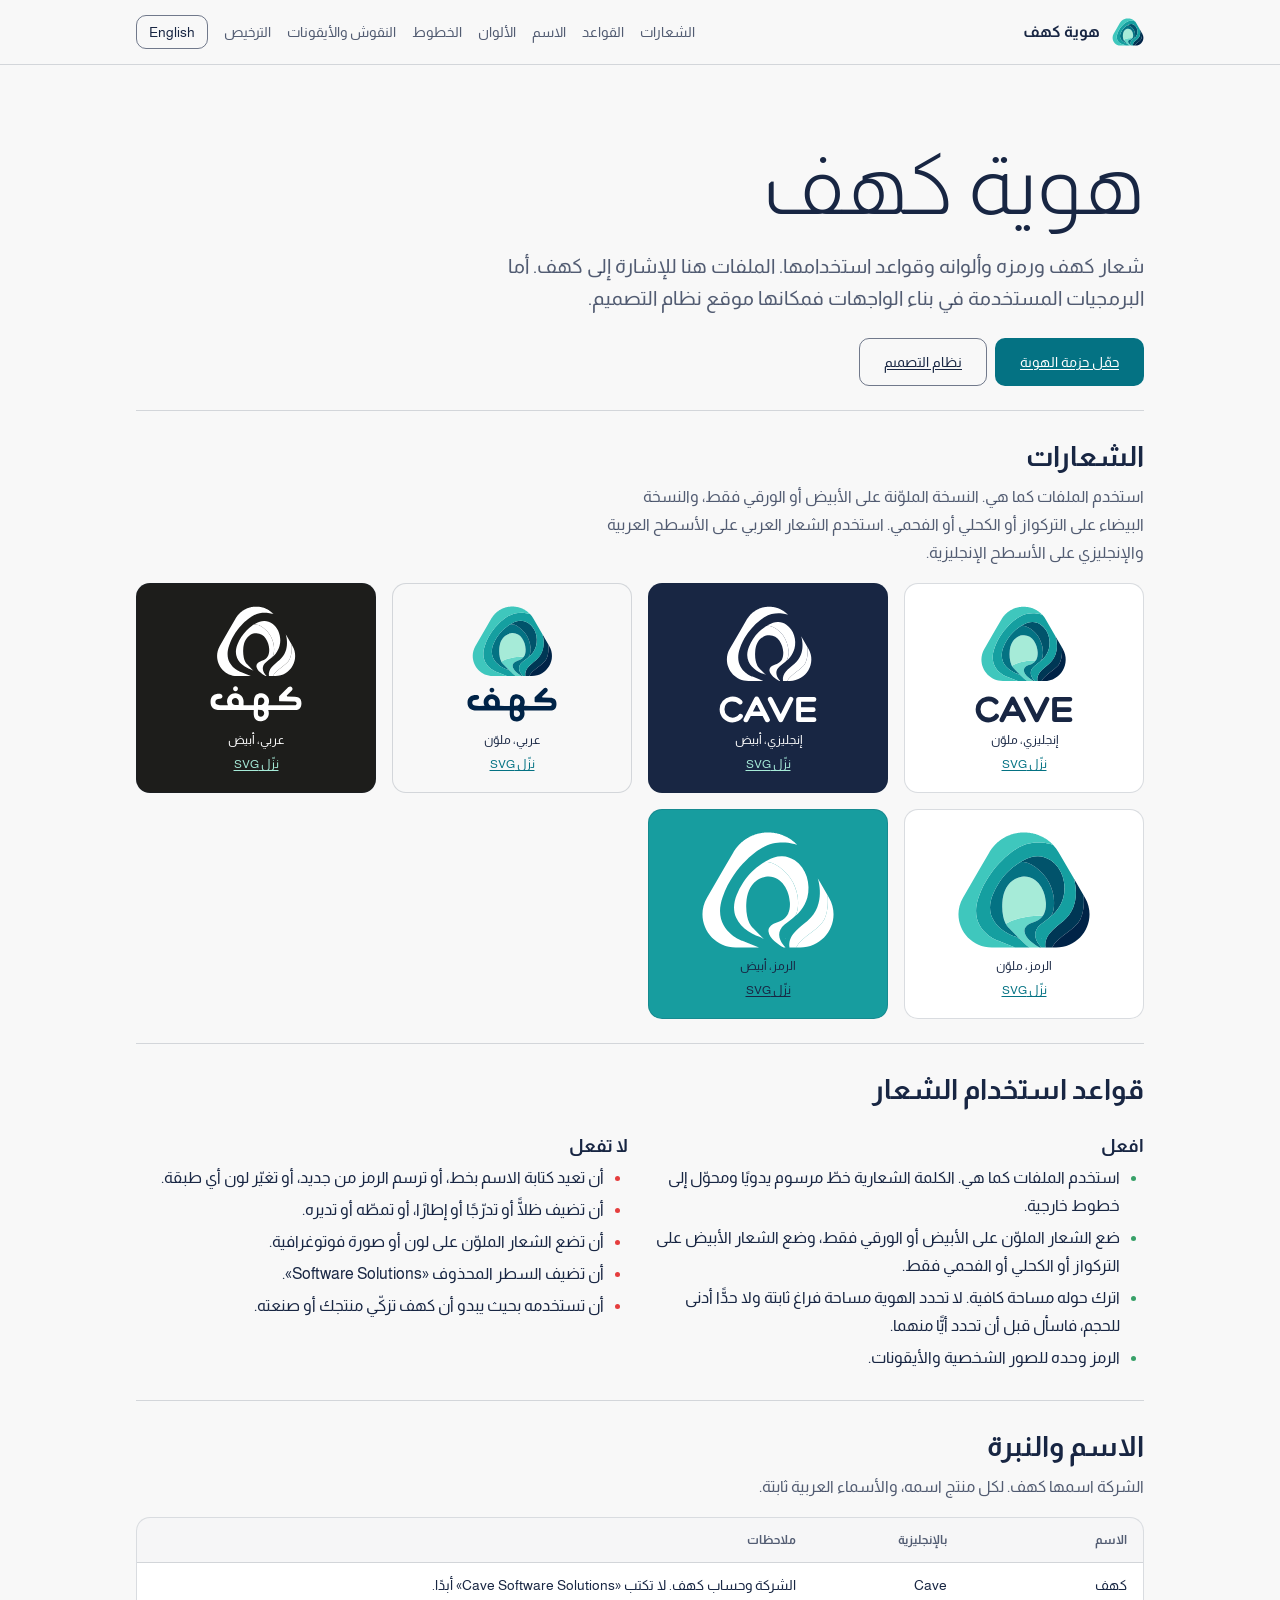
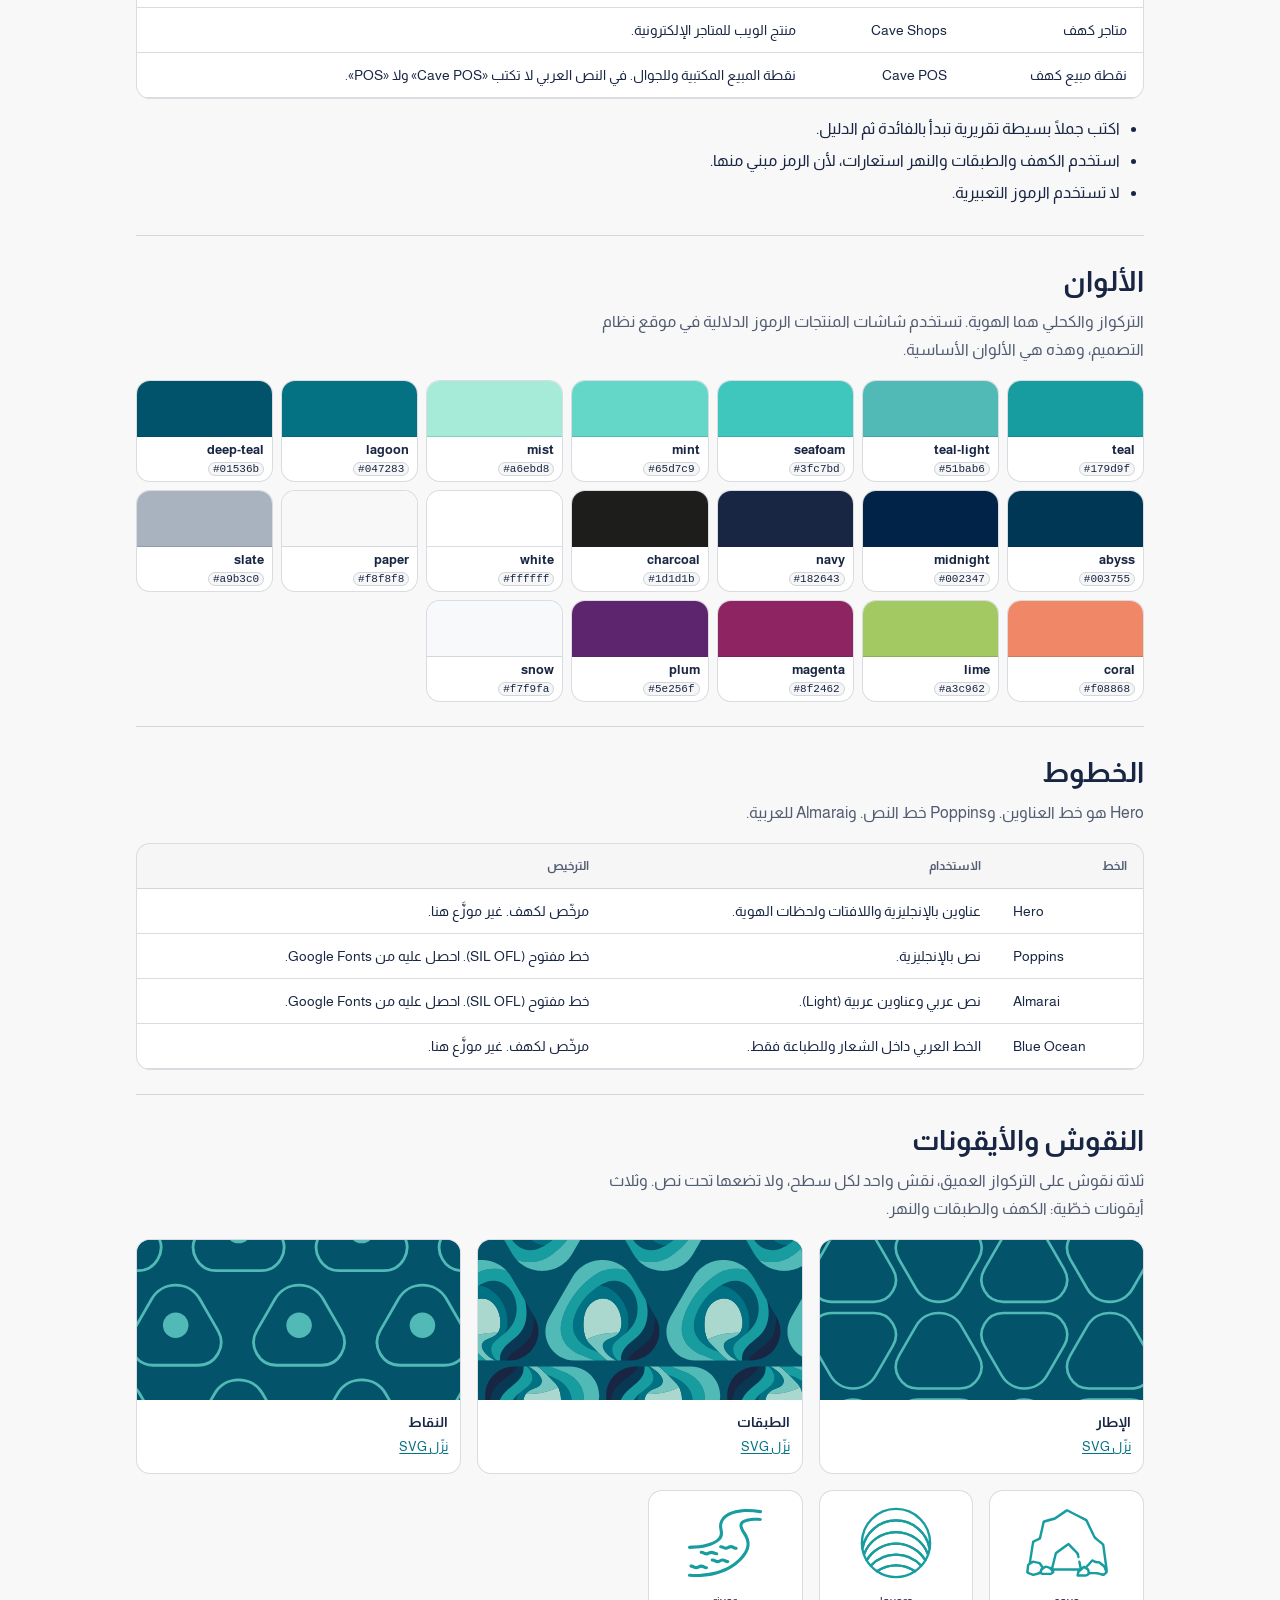
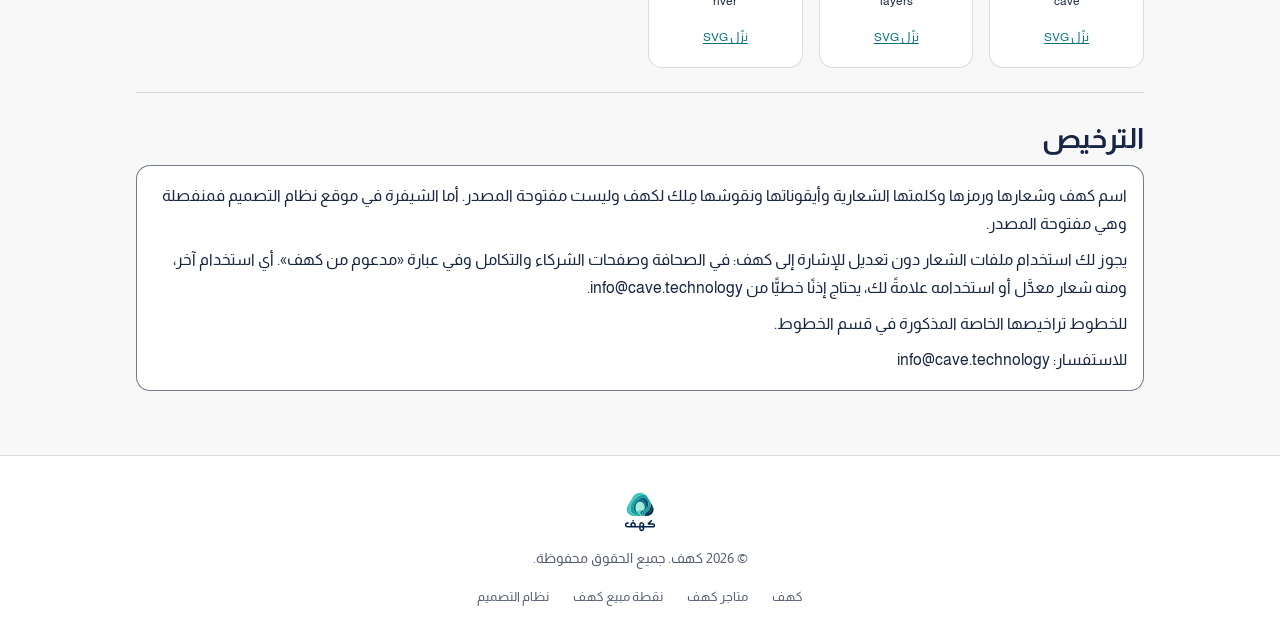
==== ar/index.html @ c979d56d "Add the Cave brand site Logos, symbol, icons, patterns and colours with usage rules, naming and lice" ====
<!doctype html>
<html lang="ar" dir="rtl" data-theme="light">
<head>
<meta charset="utf-8">
<meta name="viewport" content="width=device-width,initial-scale=1">
<title>هوية كهف | الشعارات والألوان والخطوط والقواعد</title>
<meta name="description" content="شعار كهف ورمزه وأيقوناته ونقوشه وألوانه، مع قواعد استخدامها، بالعربية والإنجليزية.">
<link rel="canonical" href="https://brand.cave.technology/ar/">
<link rel="alternate" hreflang="en" href="https://brand.cave.technology/">
<link rel="alternate" hreflang="ar" href="https://brand.cave.technology/ar/">
<link rel="alternate" hreflang="x-default" href="https://brand.cave.technology/">
<meta property="og:title" content="هوية كهف | الشعارات والألوان والخطوط والقواعد">
<meta property="og:description" content="شعار كهف ورمزه وأيقوناته ونقوشه وألوانه، مع قواعد استخدامها، بالعربية والإنجليزية.">
<meta name="theme-color" content="#182643">
<link rel="icon" type="image/svg+xml" href="/assets/logos/cave-symbol-color.svg">
<script>(function(){try{var t=window.matchMedia&&matchMedia('(prefers-color-scheme: dark)').matches?'dark':'light';document.documentElement.setAttribute('data-theme',t)}catch(e){}})()</script>
<link rel="stylesheet" href="/assets/css/fonts.css">
<link rel="stylesheet" href="/assets/css/tokens.css">
<link rel="stylesheet" href="/assets/css/components.css">
<link rel="stylesheet" href="/assets/css/brand.css">
</head>
<body>
<header class="top"><div class="wrap">
<a class="brand" href="/ar"><img class="logo-light" src="/assets/logos/cave-symbol-color.svg" alt=""><img class="logo-dark" src="/assets/logos/cave-symbol-white.svg" alt=""><span>هوية كهف</span></a>
<nav class="nav" aria-label="هوية كهف"><a href="#logos">الشعارات</a><a href="#rules">القواعد</a><a href="#name">الاسم</a><a href="#colour">الألوان</a><a href="#type">الخطوط</a><a href="#patterns">النقوش والأيقونات</a><a href="#licence">الترخيص</a><a class="lang" href="/" hreflang="en" lang="en">English</a></nav>
</div></header>
<main class="wrap">
<div class="hero"><h1>هوية كهف</h1><p>شعار كهف ورمزه وألوانه وقواعد استخدامها. الملفات هنا للإشارة إلى كهف. أما البرمجيات المستخدمة في بناء الواجهات فمكانها موقع نظام التصميم.</p>
<div class="actions"><a class="cv-btn cv-btn--primary cv-btn--lg" href="/kit/cave-brand-kit.zip" download>حمّل حزمة الهوية</a><a class="cv-btn cv-btn--secondary cv-btn--lg" href="https://design.cave.technology/ar/">نظام التصميم</a></div></div>
<section id="logos"><h2>الشعارات</h2><p class="lead">استخدم الملفات كما هي. النسخة الملوّنة على الأبيض أو الورقي فقط، والنسخة البيضاء على التركواز أو الكحلي أو الفحمي. استخدم الشعار العربي على الأسطح العربية والإنجليزي على الأسطح الإنجليزية.</p><ul class="grounds"><li class="ground g-white"><img src="/assets/logos/cave-logo-en-color-compact.svg" alt="إنجليزي، ملوّن" height="120"><small>إنجليزي، ملوّن</small><a href="/assets/logos/cave-logo-en-color-compact.svg" download>نزّل SVG</a></li><li class="ground g-navy"><img src="/assets/logos/cave-logo-en-white-compact.svg" alt="إنجليزي، أبيض" height="120"><small>إنجليزي، أبيض</small><a href="/assets/logos/cave-logo-en-white-compact.svg" download>نزّل SVG</a></li><li class="ground g-paper"><img src="/assets/logos/cave-logo-ar-color-compact.svg" alt="عربي، ملوّن" height="120"><small>عربي، ملوّن</small><a href="/assets/logos/cave-logo-ar-color-compact.svg" download>نزّل SVG</a></li><li class="ground g-charcoal"><img src="/assets/logos/cave-logo-ar-white-compact.svg" alt="عربي، أبيض" height="120"><small>عربي، أبيض</small><a href="/assets/logos/cave-logo-ar-white-compact.svg" download>نزّل SVG</a></li><li class="ground g-white"><img src="/assets/logos/cave-symbol-color.svg" alt="الرمز، ملوّن" height="120"><small>الرمز، ملوّن</small><a href="/assets/logos/cave-symbol-color.svg" download>نزّل SVG</a></li><li class="ground g-teal"><img src="/assets/logos/cave-symbol-white.svg" alt="الرمز، أبيض" height="120"><small>الرمز، أبيض</small><a href="/assets/logos/cave-symbol-white.svg" download>نزّل SVG</a></li></ul></section>
<section id="rules"><h2>قواعد استخدام الشعار</h2><div class="cols"><div><h3>افعل</h3><ul class="rules do"><li>استخدم الملفات كما هي. الكلمة الشعارية خطّ مرسوم يدويًا ومحوّل إلى خطوط خارجية.</li><li>ضع الشعار الملوّن على الأبيض أو الورقي فقط، وضع الشعار الأبيض على التركواز أو الكحلي أو الفحمي فقط.</li><li>اترك حوله مساحة كافية. لا تحدد الهوية مساحة فراغ ثابتة ولا حدًّا أدنى للحجم، فاسأل قبل أن تحدد أيًّا منهما.</li><li>الرمز وحده للصور الشخصية والأيقونات.</li></ul></div><div><h3>لا تفعل</h3><ul class="rules dont"><li>أن تعيد كتابة الاسم بخط، أو ترسم الرمز من جديد، أو تغيّر لون أي طبقة.</li><li>أن تضيف ظلًّا أو تدرّجًا أو إطارًا، أو تمطّه أو تديره.</li><li>أن تضع الشعار الملوّن على لون أو صورة فوتوغرافية.</li><li>أن تضيف السطر المحذوف «Software Solutions».</li><li>أن تستخدمه بحيث يبدو أن كهف تزكّي منتجك أو صنعته.</li></ul></div></div></section>
<section id="name"><h2>الاسم والنبرة</h2><p class="lead">الشركة اسمها كهف. لكل منتج اسمه، والأسماء العربية ثابتة.</p><div class="tcard"><table><thead><tr><th>الاسم</th><th>بالإنجليزية</th><th>ملاحظات</th></tr></thead><tbody><tr><td>كهف</td><td>Cave</td><td>الشركة وحساب كهف. لا تكتب «Cave Software Solutions» أبدًا.</td></tr><tr><td>متاجر كهف</td><td>Cave Shops</td><td>منتج الويب للمتاجر الإلكترونية.</td></tr><tr><td>نقطة مبيع كهف</td><td>Cave POS</td><td>نقطة المبيع المكتبية وللجوال. في النص العربي لا تكتب «Cave POS» ولا «POS».</td></tr></tbody></table></div><ul class="rules" style="margin-top:var(--space-3)"><li>اكتب جملًا بسيطة تقريرية تبدأ بالفائدة ثم الدليل.</li><li>استخدم الكهف والطبقات والنهر استعارات، لأن الرمز مبني منها.</li><li>لا تستخدم الرموز التعبيرية.</li></ul></section>
<section id="colour"><h2>الألوان</h2><p class="lead">التركواز والكحلي هما الهوية. تستخدم شاشات المنتجات الرموز الدلالية في موقع نظام التصميم، وهذه هي الألوان الأساسية.</p><ul class="swatches"><li class="sw"><i style="background:#179d9f"></i><span><b>teal</b><code>#179d9f</code></span></li><li class="sw"><i style="background:#51bab6"></i><span><b>teal-light</b><code>#51bab6</code></span></li><li class="sw"><i style="background:#3fc7bd"></i><span><b>seafoam</b><code>#3fc7bd</code></span></li><li class="sw"><i style="background:#65d7c9"></i><span><b>mint</b><code>#65d7c9</code></span></li><li class="sw"><i style="background:#a6ebd8"></i><span><b>mist</b><code>#a6ebd8</code></span></li><li class="sw"><i style="background:#047283"></i><span><b>lagoon</b><code>#047283</code></span></li><li class="sw"><i style="background:#01536b"></i><span><b>deep-teal</b><code>#01536b</code></span></li><li class="sw"><i style="background:#003755"></i><span><b>abyss</b><code>#003755</code></span></li><li class="sw"><i style="background:#002347"></i><span><b>midnight</b><code>#002347</code></span></li><li class="sw"><i style="background:#182643"></i><span><b>navy</b><code>#182643</code></span></li><li class="sw"><i style="background:#1d1d1b"></i><span><b>charcoal</b><code>#1d1d1b</code></span></li><li class="sw"><i style="background:#ffffff"></i><span><b>white</b><code>#ffffff</code></span></li><li class="sw"><i style="background:#f8f8f8"></i><span><b>paper</b><code>#f8f8f8</code></span></li><li class="sw"><i style="background:#a9b3c0"></i><span><b>slate</b><code>#a9b3c0</code></span></li><li class="sw"><i style="background:#f08868"></i><span><b>coral</b><code>#f08868</code></span></li><li class="sw"><i style="background:#a3c962"></i><span><b>lime</b><code>#a3c962</code></span></li><li class="sw"><i style="background:#8f2462"></i><span><b>magenta</b><code>#8f2462</code></span></li><li class="sw"><i style="background:#5e256f"></i><span><b>plum</b><code>#5e256f</code></span></li><li class="sw"><i style="background:#f7f9fa"></i><span><b>snow</b><code>#f7f9fa</code></span></li></ul></section>
<section id="type"><h2>الخطوط</h2><p class="lead">Hero هو خط العناوين. وPoppins خط النص. وAlmarai للعربية.</p><div class="tcard"><table><thead><tr><th>الخط</th><th>الاستخدام</th><th>الترخيص</th></tr></thead><tbody><tr><td class="ltr">Hero</td><td>عناوين بالإنجليزية واللافتات ولحظات الهوية.</td><td>مرخّص لكهف. غير موزَّع هنا.</td></tr><tr><td class="ltr">Poppins</td><td>نص بالإنجليزية.</td><td>خط مفتوح (SIL OFL). احصل عليه من Google Fonts.</td></tr><tr><td class="ltr">Almarai</td><td>نص عربي وعناوين عربية (Light).</td><td>خط مفتوح (SIL OFL). احصل عليه من Google Fonts.</td></tr><tr><td class="ltr">Blue Ocean</td><td>الخط العربي داخل الشعار وللطباعة فقط.</td><td>مرخّص لكهف. غير موزَّع هنا.</td></tr></tbody></table></div></section>
<section id="patterns"><h2>النقوش والأيقونات</h2><p class="lead">ثلاثة نقوش على التركواز العميق، نقش واحد لكل سطح، ولا تضعها تحت نص. وثلاث أيقونات خطّية: الكهف والطبقات والنهر.</p><ul class="pats"><li><span class="pat" style="background-image:url(/assets/patterns/cave-pattern-outline.svg)" role="img" aria-label="الإطار"></span><div class="cap"><b>الإطار</b><a href="/assets/patterns/cave-pattern-outline.svg" download>نزّل SVG</a></div></li><li><span class="pat" style="background-image:url(/assets/patterns/cave-pattern-layers.svg)" role="img" aria-label="الطبقات"></span><div class="cap"><b>الطبقات</b><a href="/assets/patterns/cave-pattern-layers.svg" download>نزّل SVG</a></div></li><li><span class="pat" style="background-image:url(/assets/patterns/cave-pattern-dots.svg)" role="img" aria-label="النقاط"></span><div class="cap"><b>النقاط</b><a href="/assets/patterns/cave-pattern-dots.svg" download>نزّل SVG</a></div></li></ul><ul class="icons" style="margin-top:var(--space-3)"><li><img src="/assets/icons/cave-icon-cave.svg" alt="" height="72"><small>cave</small><a href="/assets/icons/cave-icon-cave.svg" download style="font-size:12px">نزّل SVG</a></li><li><img src="/assets/icons/cave-icon-layers.svg" alt="" height="72"><small>layers</small><a href="/assets/icons/cave-icon-layers.svg" download style="font-size:12px">نزّل SVG</a></li><li><img src="/assets/icons/cave-icon-river.svg" alt="" height="72"><small>river</small><a href="/assets/icons/cave-icon-river.svg" download style="font-size:12px">نزّل SVG</a></li></ul></section>
<section id="licence"><h2>الترخيص</h2><div class="notice"><p>اسم كهف وشعارها ورمزها وكلمتها الشعارية وأيقوناتها ونقوشها مِلك لكهف وليست مفتوحة المصدر. أما الشيفرة في موقع نظام التصميم فمنفصلة وهي مفتوحة المصدر.</p><p>يجوز لك استخدام ملفات الشعار دون تعديل للإشارة إلى كهف: في الصحافة وصفحات الشركاء والتكامل وفي عبارة «مدعوم من كهف». أي استخدام آخر، ومنه شعار معدَّل أو استخدامه علامةً لك، يحتاج إذنًا خطيًّا من info@cave.technology.</p><p>للخطوط تراخيصها الخاصة المذكورة في قسم الخطوط.</p><p>للاستفسار: info@cave.technology</p></div></section>
</main>
<footer class="cv-footer"><div class="cv-footer__stack">
<img class="cv-footer__logo logo-light" src="/assets/logos/cave-logo-ar-color-compact.svg" alt="كهف" height="40">
<img class="cv-footer__logo logo-dark" src="/assets/logos/cave-logo-ar-white-compact.svg" alt="" height="40">
<p class="cv-footer__copy">© 2026 كهف. جميع الحقوق محفوظة.</p>
<ul class="cv-footer__links"><li><a href="https://www.cave.technology">كهف</a></li><li><a href="https://shops.cave.technology">متاجر كهف</a></li><li><a href="https://pos.cave.technology">نقطة مبيع كهف</a></li><li><a href="https://design.cave.technology">نظام التصميم</a></li></ul>
</div></footer>
</body>
</html>
---- assets/css/fonts.css ----
@font-face{font-family:"Poppins";src:url("/assets/fonts/Poppins-Regular.ttf") format("truetype");font-weight:400;font-display:swap}
@font-face{font-family:"Poppins";src:url("/assets/fonts/Poppins-Medium.ttf") format("truetype");font-weight:500;font-display:swap}
@font-face{font-family:"Poppins";src:url("/assets/fonts/Poppins-SemiBold.ttf") format("truetype");font-weight:600;font-display:swap}
@font-face{font-family:"Poppins";src:url("/assets/fonts/Poppins-Bold.ttf") format("truetype");font-weight:700;font-display:swap}
@font-face{font-family:"Almarai";src:url("/assets/fonts/Almarai-Light.ttf") format("truetype");font-weight:300;font-display:swap}
@font-face{font-family:"Almarai";src:url("/assets/fonts/Almarai-Regular.ttf") format("truetype");font-weight:400;font-display:swap}
@font-face{font-family:"Almarai";src:url("/assets/fonts/Almarai-Bold.ttf") format("truetype");font-weight:700;font-display:swap}
@font-face{font-family:"Hero";src:url("/assets/fonts/Hero.otf") format("opentype");font-weight:400;font-display:swap}
---- assets/css/tokens.css ----
/* Cave design tokens. Generated from tokens.json. Do not edit by hand. */
:root{--teal:#179d9f;--teal-light:#51bab6;--seafoam:#3fc7bd;--mint:#65d7c9;--mist:#a6ebd8;--lagoon:#047283;--deep-teal:#01536b;--abyss:#003755;--midnight:#002347;--navy:#182643;--charcoal:#1d1d1b;--white:#ffffff;--paper:#f8f8f8;--slate:#a9b3c0;--coral:#f08868;--lime:#a3c962;--magenta:#8f2462;--plum:#5e256f;--snow:#f7f9fa;--font-display:"Hero", "Poppins", system-ui, sans-serif;--font-sans:"Poppins", system-ui, sans-serif;--font-ar-display:"Almarai", "Poppins", system-ui, sans-serif;--font-ar-text:"Almarai", "Poppins", system-ui, sans-serif;--space-1:4px;--space-2:8px;--space-3:16px;--space-4:24px;--space-5:40px;--space-6:64px;--space-12:12px;--space-32:32px;--space-48:48px;--radius-sm:8px;--radius-control:10px;--radius-md:14px;--radius-lg:18px;--radius-xl:32px;--radius-pill:9999px;--duration-fast:150ms;--duration-base:200ms;--easing-standard:cubic-bezier(0.2,0,0,1);--z-sticky:100;--z-dropdown:1000;--z-modal:1100;--z-toast:1200;}
:root,[data-theme="light"]{color-scheme:light;--surface:var(--paper);--surface-raised:var(--white);--surface-inverse:var(--navy);--ink:var(--navy);--ink-muted:rgba(24,38,67,0.74);--ink-inverse:var(--white);--border:rgba(24,38,67,0.16);--border-strong:rgba(24,38,67,0.6);--accent:var(--teal);--on-accent:var(--navy);--accent-text:var(--lagoon);--focus-ring:var(--lagoon);--accent-strong:var(--lagoon);--on-accent-strong:var(--white);--accent-strong-hover:var(--deep-teal);--accent-soft:rgba(166,235,216,0.45);--accent-soft-border:rgba(4,114,131,0.3);--danger:#c53030;--on-danger:var(--white);--danger-hover:#9b2c2c;--surface-sunken:rgba(24,38,67,0.04);--surface-hover:rgba(24,38,67,0.06);--scrim:rgba(24,38,67,0.5);--disabled-bg:rgba(24,38,67,0.08);--disabled-fg:rgba(24,38,67,0.45);--success-bg:#f0fff4;--success-fg:#276749;--success-border:#c6f6d5;--success-solid:#38a169;--warning-bg:#fffaf0;--warning-fg:#9c4221;--warning-border:#feebc8;--warning-solid:#dd6b20;--error-bg:#fff5f5;--error-fg:#c53030;--error-border:#fed7d7;--error-solid:#e53e3e;--info-bg:#ebf8ff;--info-fg:#2c5282;--info-border:#bee3f8;--info-solid:#3182ce;--chart-1:#047283;--chart-2:#8f2462;--chart-3:#a85f49;--chart-4:#182643;--shadow-menu:0 4px 12px rgba(24,38,67,0.12);--shadow-overlay:0 12px 32px rgba(24,38,67,0.16);}
[data-theme="dark"]{color-scheme:dark;--surface:var(--navy);--surface-raised:rgba(255,255,255,0.06);--surface-inverse:var(--paper);--ink:var(--white);--ink-muted:rgba(255,255,255,0.74);--ink-inverse:var(--navy);--border:rgba(255,255,255,0.16);--border-strong:rgba(255,255,255,0.55);--accent:var(--teal);--on-accent:var(--navy);--accent-text:var(--seafoam);--focus-ring:var(--seafoam);--accent-strong:var(--teal);--on-accent-strong:var(--navy);--accent-strong-hover:var(--seafoam);--accent-soft:rgba(63,199,189,0.14);--accent-soft-border:rgba(63,199,189,0.3);--danger:#f56565;--on-danger:var(--navy);--danger-hover:#fc8181;--surface-sunken:rgba(255,255,255,0.04);--surface-hover:rgba(255,255,255,0.08);--scrim:rgba(0,0,0,0.6);--disabled-bg:rgba(255,255,255,0.1);--disabled-fg:rgba(255,255,255,0.45);--success-bg:rgba(72,187,120,0.14);--success-fg:#9ae6b4;--success-border:rgba(72,187,120,0.28);--success-solid:#48bb78;--warning-bg:rgba(237,137,54,0.14);--warning-fg:#fbd38d;--warning-border:rgba(237,137,54,0.28);--warning-solid:#ed8936;--error-bg:rgba(245,101,101,0.14);--error-fg:#feb2b2;--error-border:rgba(245,101,101,0.28);--error-solid:#f56565;--info-bg:rgba(66,153,225,0.14);--info-fg:#90cdf4;--info-border:rgba(66,153,225,0.28);--info-solid:#4299e1;--chart-1:#3fc7bd;--chart-2:#f08868;--chart-3:#a3c962;--chart-4:#a6ebd8;--shadow-menu:0 4px 12px rgba(0,0,0,0.5);--shadow-overlay:0 12px 32px rgba(0,0,0,0.6);}
[data-theme="black"]{color-scheme:dark;--surface:var(--charcoal);--surface-raised:rgba(255,255,255,0.06);--surface-inverse:var(--paper);--ink:var(--white);--ink-muted:rgba(255,255,255,0.74);--ink-inverse:var(--charcoal);--border:rgba(255,255,255,0.16);--border-strong:rgba(255,255,255,0.55);--accent:var(--teal);--on-accent:var(--charcoal);--accent-text:var(--seafoam);--focus-ring:var(--seafoam);--accent-strong:var(--teal);--on-accent-strong:var(--charcoal);--accent-strong-hover:var(--seafoam);--accent-soft:rgba(63,199,189,0.14);--accent-soft-border:rgba(63,199,189,0.3);--danger:#f56565;--on-danger:var(--charcoal);--danger-hover:#fc8181;--surface-sunken:rgba(255,255,255,0.04);--surface-hover:rgba(255,255,255,0.08);--scrim:rgba(0,0,0,0.7);--disabled-bg:rgba(255,255,255,0.1);--disabled-fg:rgba(255,255,255,0.45);--success-bg:rgba(72,187,120,0.14);--success-fg:#9ae6b4;--success-border:rgba(72,187,120,0.28);--success-solid:#48bb78;--warning-bg:rgba(237,137,54,0.14);--warning-fg:#fbd38d;--warning-border:rgba(237,137,54,0.28);--warning-solid:#ed8936;--error-bg:rgba(245,101,101,0.14);--error-fg:#feb2b2;--error-border:rgba(245,101,101,0.28);--error-solid:#f56565;--info-bg:rgba(66,153,225,0.14);--info-fg:#90cdf4;--info-border:rgba(66,153,225,0.28);--info-solid:#4299e1;--chart-1:#3fc7bd;--chart-2:#f08868;--chart-3:#a3c962;--chart-4:#a6ebd8;--shadow-menu:0 4px 12px rgba(0,0,0,0.6);--shadow-overlay:0 12px 32px rgba(0,0,0,0.7);}
---- assets/css/components.css ----
/* Cave product UI: CSS-only components. Every value is a token from tokens.json. Logical properties throughout, so the same markup works left-to-right and right-to-left. */
:root{--ui-font:var(--font-sans)}
[dir="rtl"]{--ui-font:var(--font-ar-text)}
.cv-ltr{direction:ltr;unicode-bidi:isolate;text-align:start}
.cv-icon{width:20px;height:20px;flex:none;fill:none;stroke:currentColor;stroke-width:1.75;stroke-linecap:round;stroke-linejoin:round}
:where(.cv-btn,.cv-icon-btn,.cv-tab,.cv-nav-item,.cv-link,.cv-powered__link,.cv-footer__links a):focus-visible{outline:2px solid var(--focus-ring);outline-offset:2px}

/* Button */
.cv-btn{--h:40px;box-sizing:border-box;display:inline-flex;align-items:center;justify-content:center;gap:var(--space-2);min-height:var(--h);padding:0 var(--space-3);border:1px solid transparent;border-radius:var(--radius-control);background:transparent;color:var(--ink);font:500 14px/20px var(--ui-font);white-space:nowrap;cursor:pointer;transition:background-color var(--duration-fast) var(--easing-standard),border-color var(--duration-fast) var(--easing-standard)}
.cv-btn--sm{--h:32px;padding:0 var(--space-12);font-size:13px}
.cv-btn--lg{--h:48px;padding:0 var(--space-4)}
.cv-btn--block{display:flex;width:100%}
.cv-btn--primary{background:var(--accent-strong);color:var(--on-accent-strong)}
.cv-btn--primary:hover,.cv-btn--primary:active{background:var(--accent-strong-hover)}
.cv-btn--secondary{border-color:var(--border-strong)}
.cv-btn--secondary:hover,.cv-btn--tertiary:hover{background:var(--surface-hover)}
.cv-btn--tertiary{color:var(--accent-text)}
.cv-btn--danger{background:var(--danger);color:var(--on-danger)}
.cv-btn--danger:hover,.cv-btn--danger:active{background:var(--danger-hover)}
.cv-btn:disabled,.cv-btn[aria-disabled="true"]{background:var(--disabled-bg);border-color:transparent;color:var(--disabled-fg);cursor:not-allowed}
.cv-btn[aria-busy="true"]{cursor:progress}
.cv-spinner{width:16px;height:16px;box-sizing:border-box;border:2px solid currentColor;border-inline-end-color:transparent;border-radius:50%;animation:cv-spin .8s linear infinite}
@keyframes cv-spin{to{transform:rotate(360deg)}}
.cv-icon-btn{display:inline-flex;align-items:center;justify-content:center;width:40px;height:40px;padding:0;border:0;border-radius:var(--radius-control);background:transparent;color:var(--ink);cursor:pointer}
.cv-icon-btn:hover{background:var(--surface-hover)}
.cv-link{color:var(--accent-text);text-decoration:underline;text-underline-offset:2px}

/* Field */
.cv-field{display:flex;flex-direction:column;gap:var(--space-1);min-width:0}
.cv-label{font:500 13px/20px var(--ui-font);color:var(--ink)}
.cv-input{box-sizing:border-box;width:100%;min-height:40px;padding:0 var(--space-12);border:1px solid var(--border-strong);border-radius:var(--radius-control);background:var(--surface-raised);color:var(--ink);font:400 14px/20px var(--ui-font);transition:border-color var(--duration-fast) var(--easing-standard)}
textarea.cv-input{padding:var(--space-12);min-height:88px;resize:vertical}
.cv-input::placeholder{color:var(--ink-muted)}
.cv-input:focus{outline:2px solid var(--focus-ring);outline-offset:-1px;border-color:var(--focus-ring)}
.cv-input[aria-invalid="true"]{border-color:var(--error-fg)}
.cv-input:disabled{background:var(--disabled-bg);border-color:transparent;color:var(--disabled-fg);cursor:not-allowed}
.cv-help{font:400 12px/16px var(--ui-font);color:var(--ink-muted)}
.cv-error{display:flex;align-items:center;gap:var(--space-1);font:500 12px/16px var(--ui-font);color:var(--error-fg)}
.cv-error .cv-icon{width:16px;height:16px}

/* Badge */
.cv-badge{--dot:var(--ink-muted);display:inline-flex;align-items:center;gap:6px;height:24px;padding:0 10px;box-sizing:border-box;border:1px solid var(--border);border-radius:var(--radius-pill);background:var(--surface-sunken);color:var(--ink-muted);font:500 12px/16px var(--ui-font);white-space:nowrap}
.cv-badge::before{content:"";width:6px;height:6px;border-radius:50%;background:var(--dot)}
.cv-badge--brand{background:var(--accent-soft);border-color:var(--accent-soft-border);color:var(--accent-text);--dot:var(--accent-text)}
.cv-badge--success{background:var(--success-bg);border-color:var(--success-border);color:var(--success-fg);--dot:var(--success-solid)}
.cv-badge--warning{background:var(--warning-bg);border-color:var(--warning-border);color:var(--warning-fg);--dot:var(--warning-solid)}
.cv-badge--error{background:var(--error-bg);border-color:var(--error-border);color:var(--error-fg);--dot:var(--error-solid)}
.cv-badge--info{background:var(--info-bg);border-color:var(--info-border);color:var(--info-fg);--dot:var(--info-solid)}

/* Card and stat */
.cv-card{box-sizing:border-box;padding:var(--space-4);border:1px solid var(--border);border-radius:var(--radius-md);background:var(--surface-raised);color:var(--ink)}
.cv-card__title{margin:0;font:600 18px/28px var(--ui-font)}
.cv-card__sub{margin:0;font:400 14px/20px var(--ui-font);color:var(--ink-muted)}
[dir="rtl"] .cv-card__title{font-weight:700;line-height:30px}
.cv-stat{display:flex;flex-direction:column;gap:var(--space-1)}
.cv-stat__label{font:500 13px/20px var(--ui-font);color:var(--ink-muted)}
.cv-stat__value{font:600 28px/36px var(--ui-font);font-variant-numeric:tabular-nums;color:var(--ink)}
.cv-stat__meta{display:flex;align-items:center;gap:var(--space-2);font:400 12px/16px var(--ui-font);color:var(--ink-muted)}

/* Page header and toolbar */
.cv-page-header{display:flex;align-items:flex-start;justify-content:space-between;gap:var(--space-3);flex-wrap:wrap}
.cv-page-title{margin:0;font:600 24px/32px var(--ui-font);color:var(--ink)}
[dir="rtl"] .cv-page-title{font-weight:700;line-height:36px}
.cv-page-sub{margin:var(--space-1) 0 0;font:400 14px/20px var(--ui-font);color:var(--ink-muted)}
.cv-toolbar{display:flex;align-items:center;gap:var(--space-3);flex-wrap:wrap}

/* Data table */
.cv-table-card{overflow:hidden;border:1px solid var(--border);border-radius:var(--radius-md);background:var(--surface-raised);color:var(--ink)}
.cv-table-scroll{overflow-x:auto}
.cv-table{width:100%;border-collapse:separate;border-spacing:0;font:400 14px/20px var(--ui-font);color:var(--ink)}
.cv-table th{padding:var(--space-12) var(--space-3);border-block-end:1px solid var(--border);background:var(--surface-sunken);color:var(--ink-muted);font:600 12px/16px var(--ui-font);text-align:start;white-space:nowrap}
.cv-table td{padding:var(--space-12) var(--space-3);border-block-end:1px solid var(--border);vertical-align:middle}
.cv-table tbody tr:last-child td{border-block-end:0}
.cv-table tbody tr:hover td{background:var(--surface-hover)}
.cv-table .cv-num{text-align:end;font-variant-numeric:tabular-nums}
.cv-pager{display:flex;align-items:center;justify-content:space-between;gap:var(--space-3);padding:var(--space-2) var(--space-3);border-block-start:1px solid var(--border);font:400 13px/20px var(--ui-font);color:var(--ink-muted)}

/* Empty state and skeleton */
.cv-empty{display:flex;flex-direction:column;align-items:center;gap:var(--space-2);padding:var(--space-5) var(--space-4);text-align:center}
.cv-empty__mark{display:flex;align-items:center;justify-content:center;width:56px;height:56px;border-radius:var(--radius-md);background:var(--accent-soft);color:var(--accent-text)}
.cv-empty__mark .cv-icon{width:28px;height:28px}
.cv-empty__title{margin:var(--space-2) 0 0;font:600 18px/28px var(--ui-font);color:var(--ink)}
.cv-empty__body{margin:0;max-width:44ch;font:400 14px/20px var(--ui-font);color:var(--ink-muted)}
.cv-empty .cv-btn{margin-block-start:var(--space-2)}
.cv-skeleton{display:block;height:12px;border-radius:var(--radius-sm);background:var(--surface-hover);animation:cv-pulse 1.4s ease-in-out infinite}
@keyframes cv-pulse{50%{opacity:.45}}
@media (prefers-reduced-motion:reduce){.cv-skeleton{animation:none}.cv-spinner{animation-duration:2.4s}}

/* Dialog and toast */
.cv-scrim{display:flex;align-items:center;justify-content:center;padding:var(--space-4);background:var(--scrim)}
.cv-dialog{box-sizing:border-box;width:100%;max-width:440px;padding:var(--space-4);border:1px solid var(--border);border-radius:var(--radius-lg);background:var(--surface);color:var(--ink);box-shadow:var(--shadow-overlay)}
.cv-dialog__title{margin:0;font:600 18px/28px var(--ui-font)}
[dir="rtl"] .cv-dialog__title{font-weight:700;line-height:30px}
.cv-dialog__body{margin:var(--space-2) 0 0;font:400 14px/20px var(--ui-font);color:var(--ink-muted)}
.cv-dialog__actions{display:flex;justify-content:flex-end;gap:var(--space-2);margin-block-start:var(--space-4)}
.cv-toast{max-width:min(420px,100%);display:flex;align-items:center;gap:var(--space-12);box-sizing:border-box;max-width:420px;padding:var(--space-12) var(--space-3);border:1px solid var(--border-strong);border-radius:var(--radius-control);background:var(--surface);color:var(--ink);box-shadow:var(--shadow-menu);font:400 14px/20px var(--ui-font)}
.cv-toast__icon{--c:var(--info-fg);color:var(--c)}
.cv-toast--success .cv-toast__icon{--c:var(--success-fg)}
.cv-toast--warning .cv-toast__icon{--c:var(--warning-fg)}
.cv-toast--error .cv-toast__icon{--c:var(--error-fg)}
.cv-toast__action{margin-inline-start:auto;font-weight:600;color:var(--accent-text);background:none;border:0;padding:0;cursor:pointer;font-family:inherit;font-size:inherit}

/* Banner */
.cv-banner{display:flex;align-items:flex-start;gap:var(--space-12);padding:var(--space-12) var(--space-3);border:1px solid var(--info-border);border-radius:var(--radius-control);background:var(--info-bg);color:var(--info-fg);font:400 14px/20px var(--ui-font)}
.cv-banner--success{background:var(--success-bg);border-color:var(--success-border);color:var(--success-fg)}
.cv-banner--warning{background:var(--warning-bg);border-color:var(--warning-border);color:var(--warning-fg)}
.cv-banner--error{background:var(--error-bg);border-color:var(--error-border);color:var(--error-fg)}
.cv-banner__text{flex:1;min-width:0}
.cv-banner__title{font-weight:600}
.cv-banner__action{margin-inline-start:auto;font-weight:600;color:inherit;text-decoration:underline;text-underline-offset:2px;white-space:nowrap}

/* Tabs */
.cv-tabs{display:flex;gap:var(--space-1);border-block-end:1px solid var(--border);overflow-x:auto}
.cv-tab{padding:var(--space-12) var(--space-3);margin-block-end:-1px;border:0;border-block-end:2px solid transparent;background:none;color:var(--ink-muted);font:500 14px/20px var(--ui-font);white-space:nowrap;cursor:pointer}
.cv-tab:hover{color:var(--ink)}
.cv-tab[aria-selected="true"]{border-block-end-color:var(--accent-strong);color:var(--ink);font-weight:600}

/* Navigation */
.cv-sidebar{box-sizing:border-box;display:flex;flex-direction:column;gap:var(--space-1);width:256px;max-width:100%;padding:var(--space-3);border-inline-end:1px solid var(--border);background:var(--surface-raised);color:var(--ink)}
.cv-nav-section{padding:var(--space-3) var(--space-12) var(--space-1);color:var(--ink-muted);font:600 12px/16px var(--ui-font)}
.cv-nav-item{display:flex;align-items:center;gap:var(--space-12);min-height:40px;padding:0 var(--space-12);border:0;border-radius:var(--radius-control);background:transparent;color:var(--ink);font:500 14px/20px var(--ui-font);text-align:start;text-decoration:none;cursor:pointer}
.cv-nav-item:hover{background:var(--surface-hover)}
.cv-nav-item[aria-current="page"]{background:var(--accent-soft);color:var(--accent-text);font-weight:600}
.cv-bottomnav{display:flex;border-block-start:1px solid var(--border);background:var(--surface-raised)}
.cv-bottomnav .cv-nav-item{flex:1;flex-direction:column;justify-content:center;gap:2px;min-height:56px;padding:var(--space-1) 0;border-radius:0;font-size:12px;line-height:16px}
.cv-bottomnav .cv-nav-item[aria-current="page"]{background:transparent}

/* Auth card: the Cave account screens (sign in, register, reset). The title is
   the account name, "Cave", in the display face; the products are named only in the context line. */
.cv-auth{box-sizing:border-box;width:100%;max-width:400px;margin-inline:auto;padding:var(--space-4);border:1px solid var(--border);border-radius:var(--radius-lg);background:var(--surface-raised);color:var(--ink)}
.cv-auth__brand{display:flex;align-items:center;justify-content:center;gap:var(--space-2)}
.cv-auth__logo{width:40px;height:40px;object-fit:contain}
.cv-auth__name{font:400 32px/40px var(--font-display)}
[dir="rtl"] .cv-auth__name{font-family:var(--font-ar-display);font-size:28px;line-height:48px}
.cv-auth__sub{margin:var(--space-1) 0 0;text-align:center;font:400 14px/20px var(--ui-font);color:var(--ink-muted)}
.cv-auth__context{margin:var(--space-1) 0 var(--space-4);text-align:center;font:400 12px/16px var(--ui-font);color:var(--ink-muted)}
.cv-auth__form{display:flex;flex-direction:column;gap:var(--space-3)}

/* Add-on card, quantity stepper and order bar */
.cv-addon{box-sizing:border-box;display:flex;flex-direction:column;gap:var(--space-12);min-width:0;padding:var(--space-3);background:var(--surface-raised);border:1px solid var(--border);border-radius:var(--radius-md);color:var(--ink)}
.cv-addon.is-selected{border-color:var(--accent-strong);outline:1px solid var(--accent-strong);outline-offset:-2px}
.cv-addon__head{display:flex;align-items:flex-start;justify-content:space-between;gap:var(--space-2)}
.cv-addon__title{margin:0;font:600 16px/24px var(--ui-font)}
.cv-addon__desc{margin:0;color:var(--ink-muted);font:400 13px/20px var(--ui-font)}
.cv-addon__list{display:flex;flex-direction:column;gap:var(--space-1);margin:0;padding:0;list-style:none;font:400 14px/20px var(--ui-font)}
.cv-addon__list li{display:flex;align-items:center;gap:var(--space-2)}
.cv-addon__list .cv-icon{width:18px;height:18px;color:var(--accent-text)}
.cv-addon__price{display:flex;align-items:baseline;flex-wrap:wrap;gap:var(--space-2)}
.cv-addon__now{font:700 22px/28px var(--ui-font)}
.cv-addon__was{color:var(--ink-muted);font:400 13px/20px var(--ui-font);text-decoration:line-through}
.cv-addon__unit{margin:0;color:var(--ink-muted);font:400 12px/16px var(--ui-font)}
.cv-addon__note{margin:0;color:var(--ink-muted);font:500 13px/20px var(--ui-font)}
.cv-addon__actions{display:flex;align-items:center;justify-content:space-between;gap:var(--space-2);margin-block-start:auto}
.cv-stepper{display:inline-flex;align-items:center;gap:var(--space-1)}
.cv-stepper output{min-width:28px;text-align:center;font:600 14px/20px var(--ui-font);font-variant-numeric:tabular-nums}
.cv-orderbar{box-sizing:border-box;display:flex;align-items:center;justify-content:space-between;gap:var(--space-3);padding:var(--space-12) var(--space-3);background:var(--surface-raised);border:1px solid var(--accent-strong);border-radius:var(--radius-md)}
.cv-orderbar__sum{margin:0;color:var(--ink-muted);font:400 13px/20px var(--ui-font)}
.cv-orderbar__total{margin:0;font:700 18px/24px var(--ui-font)}

/* Powered by Cave: the caption, the Cave mark and the name, one link to www.cave.technology. The same
   in every Cave app and page; in Arabic the caption and name are Arabic and the row mirrors by itself. */
.cv-powered{display:inline-flex;align-items:center;gap:6px;font:400 12px/20px var(--ui-font);color:var(--ink-muted)}
.cv-powered__link{display:inline-flex;align-items:center;gap:6px;color:var(--ink-muted);font-weight:600;text-decoration:none}
.cv-powered__link:hover{text-decoration:underline}
.cv-powered__mark{width:16px;height:16px;object-fit:contain}

/* Footer: a product's page footer. Its own logo, Powered by Cave, the copyright line, a row of links. */
.cv-footer{border-block-start:1px solid var(--border);background:var(--surface-raised);color:var(--ink-muted)}
.cv-footer__stack{display:flex;flex-direction:column;align-items:center;padding:36px var(--space-3) var(--space-32);text-align:center}
.cv-footer__logo{display:block;height:40px;width:auto;object-fit:contain}
.cv-footer .cv-powered{margin-block-start:10px}
.cv-footer__copy{margin:var(--space-3) 0 0;font:400 14px/20px var(--ui-font)}
.cv-footer__links{display:flex;flex-wrap:wrap;justify-content:center;gap:5px var(--space-4);margin:14px 0 0;padding:0;list-style:none}
.cv-footer__links a{display:inline-block;padding-block:3px;color:var(--ink-muted);font:500 13px/20px var(--ui-font);text-decoration:none}
.cv-footer__links a:hover{color:var(--accent-text);text-decoration:underline}
---- assets/css/brand.css ----
*,*::before,*::after{box-sizing:border-box}
html{-webkit-text-size-adjust:100%;scroll-behavior:smooth}
@media (prefers-reduced-motion:reduce){html{scroll-behavior:auto}}
body{margin:0;background:var(--surface);color:var(--ink);font:400 16px/28px var(--font-sans)}
html[lang="ar"] body{font-family:var(--font-ar-text)}
img{max-width:100%}
a{color:var(--accent-text);text-underline-offset:2px}
:where(a,button):focus-visible{outline:2px solid var(--focus-ring);outline-offset:2px}
code{padding:1px 6px;border:1px solid var(--border);border-radius:var(--radius-sm);background:var(--surface-sunken);font:.875em ui-monospace,Menlo,Consolas,monospace;direction:ltr;unicode-bidi:isolate}
.wrap{max-width:1040px;margin-inline:auto;padding-inline:var(--space-3)}
.top{position:sticky;inset-block-start:0;z-index:var(--z-sticky);border-block-end:1px solid var(--border);background:var(--surface)}
.top .wrap{display:flex;align-items:center;gap:var(--space-3);min-height:64px;flex-wrap:wrap}
.brand{display:inline-flex;align-items:center;gap:12px;color:var(--ink);text-decoration:none;font:600 16px/24px var(--font-sans)}
html[lang="ar"] .brand{font-family:var(--font-ar-text);font-weight:700}
.brand img{width:32px;height:32px}
.nav{display:flex;gap:var(--space-3);margin-inline-start:auto;flex-wrap:wrap;align-items:center}
.nav a{color:var(--ink-muted);text-decoration:none;font:500 14px/20px var(--font-sans)}
html[lang="ar"] .nav a{font-family:var(--font-ar-text)}
.nav a:hover{color:var(--accent-text);text-decoration:underline}
.nav a.lang{padding:6px 12px;border:1px solid var(--border-strong);border-radius:var(--radius-control);color:var(--ink)}
.logo-dark{display:none}
:root[data-theme="dark"] .logo-dark,:root[data-theme="black"] .logo-dark{display:block}
:root[data-theme="dark"] .logo-light,:root[data-theme="black"] .logo-light{display:none}
.hero{padding-block:var(--space-6) var(--space-4)}
.hero h1{margin:0;font:400 clamp(44px,8vw,72px)/1.1 var(--font-display)}
html[lang="ar"] .hero h1{font-family:var(--font-ar-display);font-weight:300;font-size:clamp(52px,9vw,84px);line-height:1.35}
.hero p{max-width:60ch;margin:var(--space-2) 0 0;color:var(--ink-muted);font-size:20px;line-height:32px}
.actions{display:flex;flex-wrap:wrap;gap:var(--space-2);margin-block-start:var(--space-4)}
section{padding-block:var(--space-4);border-block-start:1px solid var(--border)}
section h2{margin:0 0 var(--space-1);font:600 28px/36px var(--font-sans)}
html[lang="ar"] section h2{font-family:var(--font-ar-text);font-weight:700;line-height:44px}
section > p.lead{margin:0 0 var(--space-3);max-width:68ch;color:var(--ink-muted)}
h3{margin:var(--space-3) 0 var(--space-1);font:600 18px/28px var(--font-sans)}
html[lang="ar"] h3{font-family:var(--font-ar-text);font-weight:700}
.grounds{display:grid;grid-template-columns:repeat(auto-fill,minmax(210px,1fr));gap:var(--space-3);margin:0;padding:0;list-style:none}
.ground{display:flex;flex-direction:column;align-items:center;justify-content:center;gap:var(--space-2);min-height:210px;padding:var(--space-3);border:1px solid var(--border);border-radius:var(--radius-md)}
.ground img{max-height:120px;width:auto}
.ground small{font-size:12px;line-height:16px;text-align:center}
.ground a{font-size:12px;line-height:16px}
.g-white{background:#fff;color:#182643}.g-white a{color:#047283}
.g-paper{background:#f8f8f8;color:#182643}.g-paper a{color:#047283}
.g-teal{background:#179d9f;color:#182643}.g-teal a{color:#182643}
.g-navy{background:#182643;color:#fff}.g-navy a{color:#a6ebd8}
.g-charcoal{background:#1d1d1b;color:#fff}.g-charcoal a{color:#a6ebd8}
.pats{display:grid;grid-template-columns:repeat(auto-fill,minmax(250px,1fr));gap:var(--space-3);margin:0;padding:0;list-style:none}
.pats li{overflow:hidden;border:1px solid var(--border);border-radius:var(--radius-md);background:var(--surface-raised)}
.pats .pat{display:block;height:160px;background:#01536b center/cover no-repeat}
.pats div.cap{padding:var(--space-12)}
.pats b{display:block;font-size:14px;line-height:20px}
.pats a{font-size:13px}
.icons{display:grid;grid-template-columns:repeat(auto-fill,minmax(150px,1fr));gap:var(--space-3);margin:0;padding:0;list-style:none}
.icons li{display:flex;flex-direction:column;align-items:center;gap:var(--space-2);padding:var(--space-3);border:1px solid var(--border);border-radius:var(--radius-md);background:#fff;color:#182643}
.icons img{height:72px;width:auto}
.icons small{font-size:12px}
.swatches{display:grid;grid-template-columns:repeat(auto-fill,minmax(130px,1fr));gap:var(--space-2);margin:0;padding:0;list-style:none}
.sw{border:1px solid var(--border);border-radius:var(--radius-md);overflow:hidden;background:var(--surface-raised)}
.sw i{display:block;height:56px;border-block-end:1px solid var(--border)}
.sw span{display:block;padding:var(--space-1) var(--space-2);font-size:13px;line-height:18px}
.sw b{display:block;font-weight:600}
.sw code{font-size:11px;padding:0 4px}
.cols{display:grid;grid-template-columns:repeat(auto-fit,minmax(280px,1fr));gap:var(--space-4)}
ul.rules{margin:0;padding-inline-start:var(--space-4)}
ul.rules li{margin-block:var(--space-1)}
.do li::marker{color:var(--success-solid)}
.dont li::marker{color:var(--error-solid)}
table{width:100%;border-collapse:separate;border-spacing:0;font-size:14px;line-height:20px}
th{padding:var(--space-12) var(--space-3);border-block-end:1px solid var(--border);background:var(--surface-sunken);color:var(--ink-muted);font-size:12px;text-align:start}
td{padding:var(--space-12) var(--space-3);border-block-end:1px solid var(--border)}
.tcard{overflow-x:auto;border:1px solid var(--border);border-radius:var(--radius-md);background:var(--surface-raised)}
.notice{padding:var(--space-3);border:1px solid var(--border-strong);border-radius:var(--radius-md);background:var(--surface-raised)}
.notice p{margin:0 0 var(--space-2)}.notice p:last-child{margin:0}
footer{margin-block-start:var(--space-5)}
.ltr{direction:ltr;unicode-bidi:isolate}
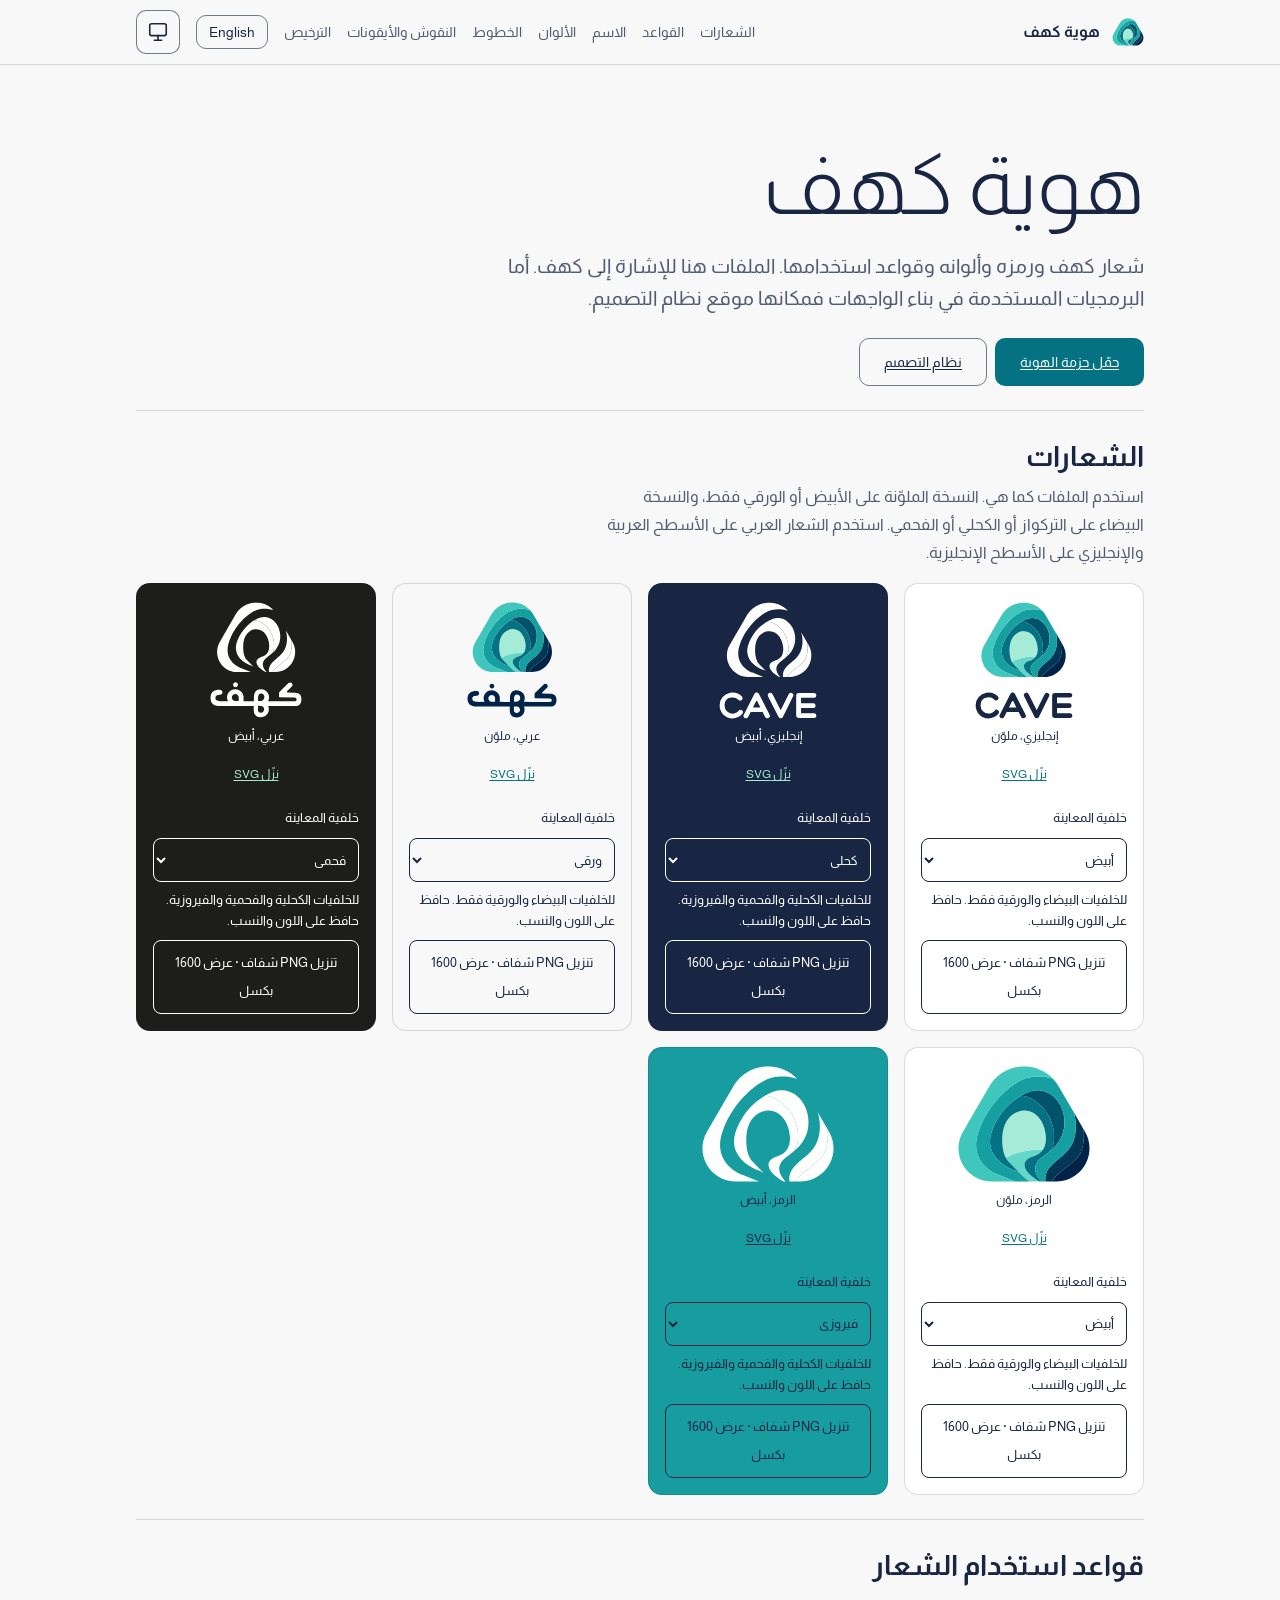
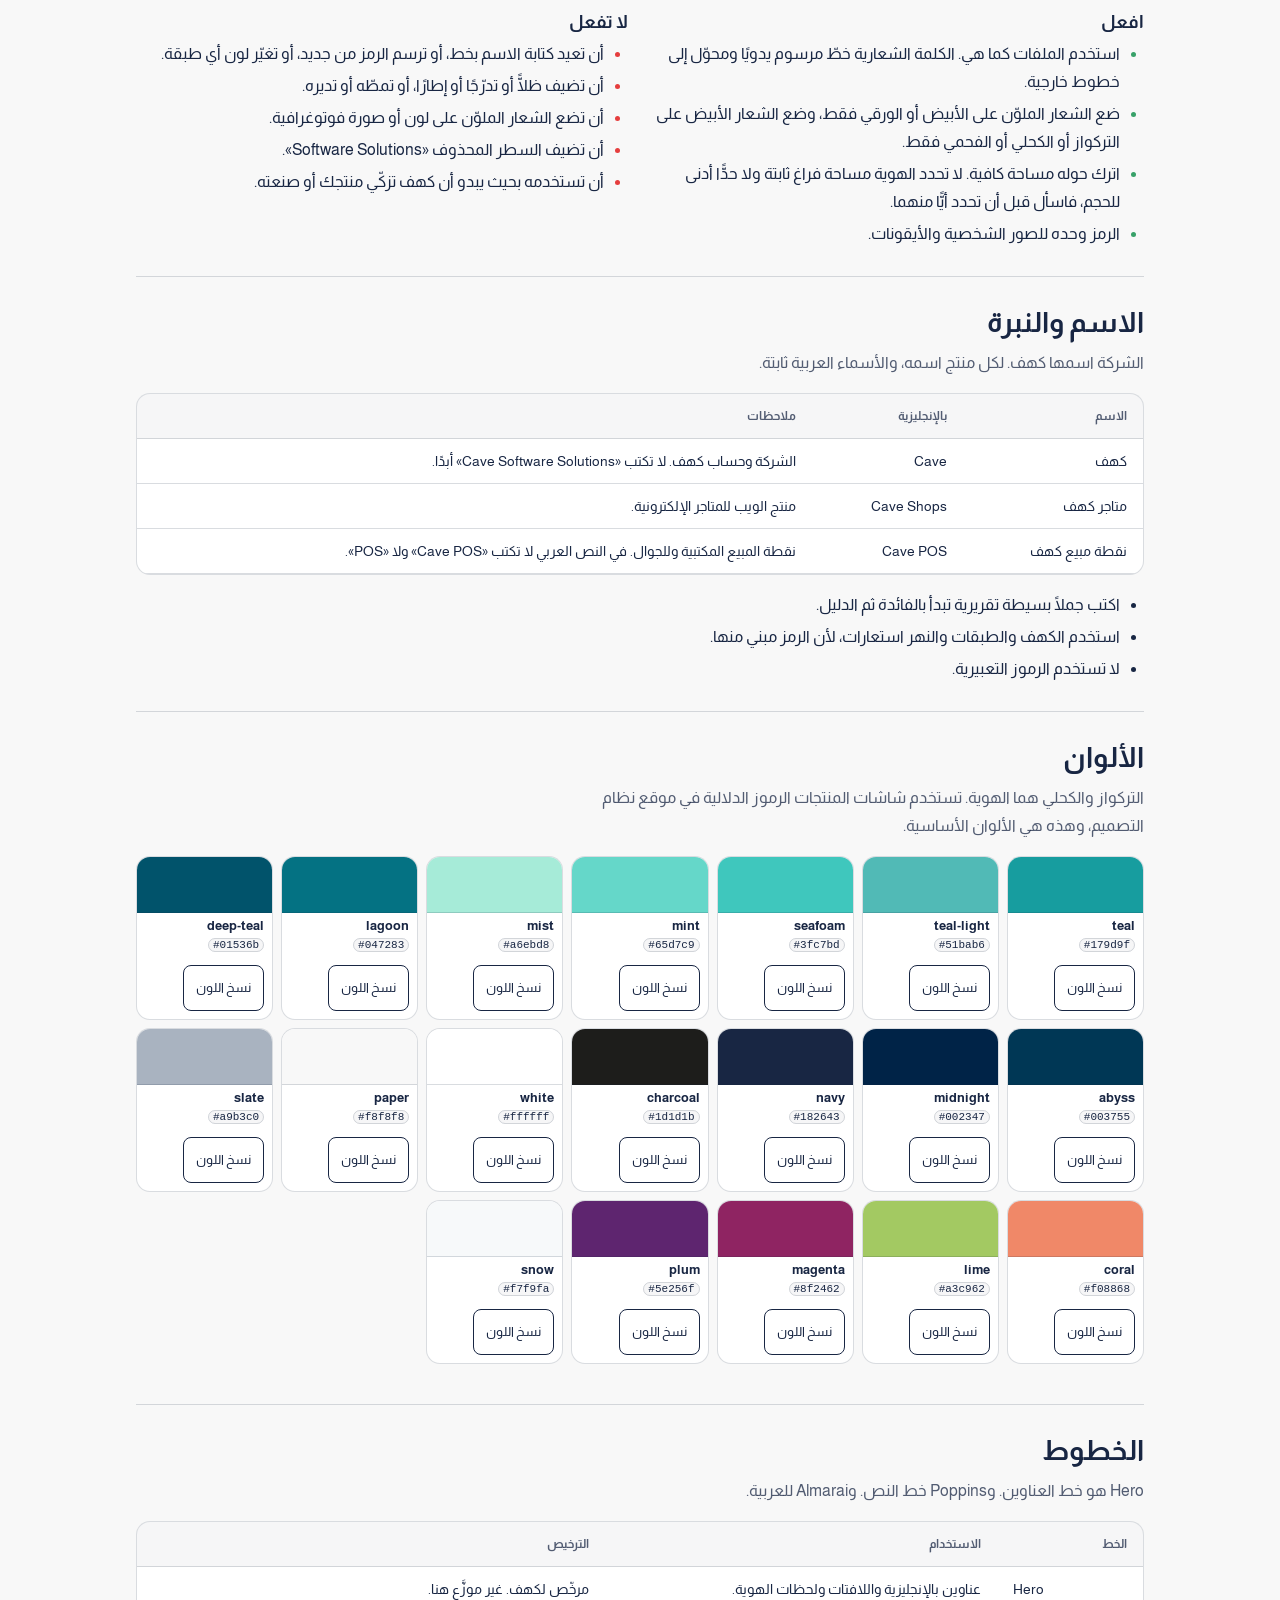
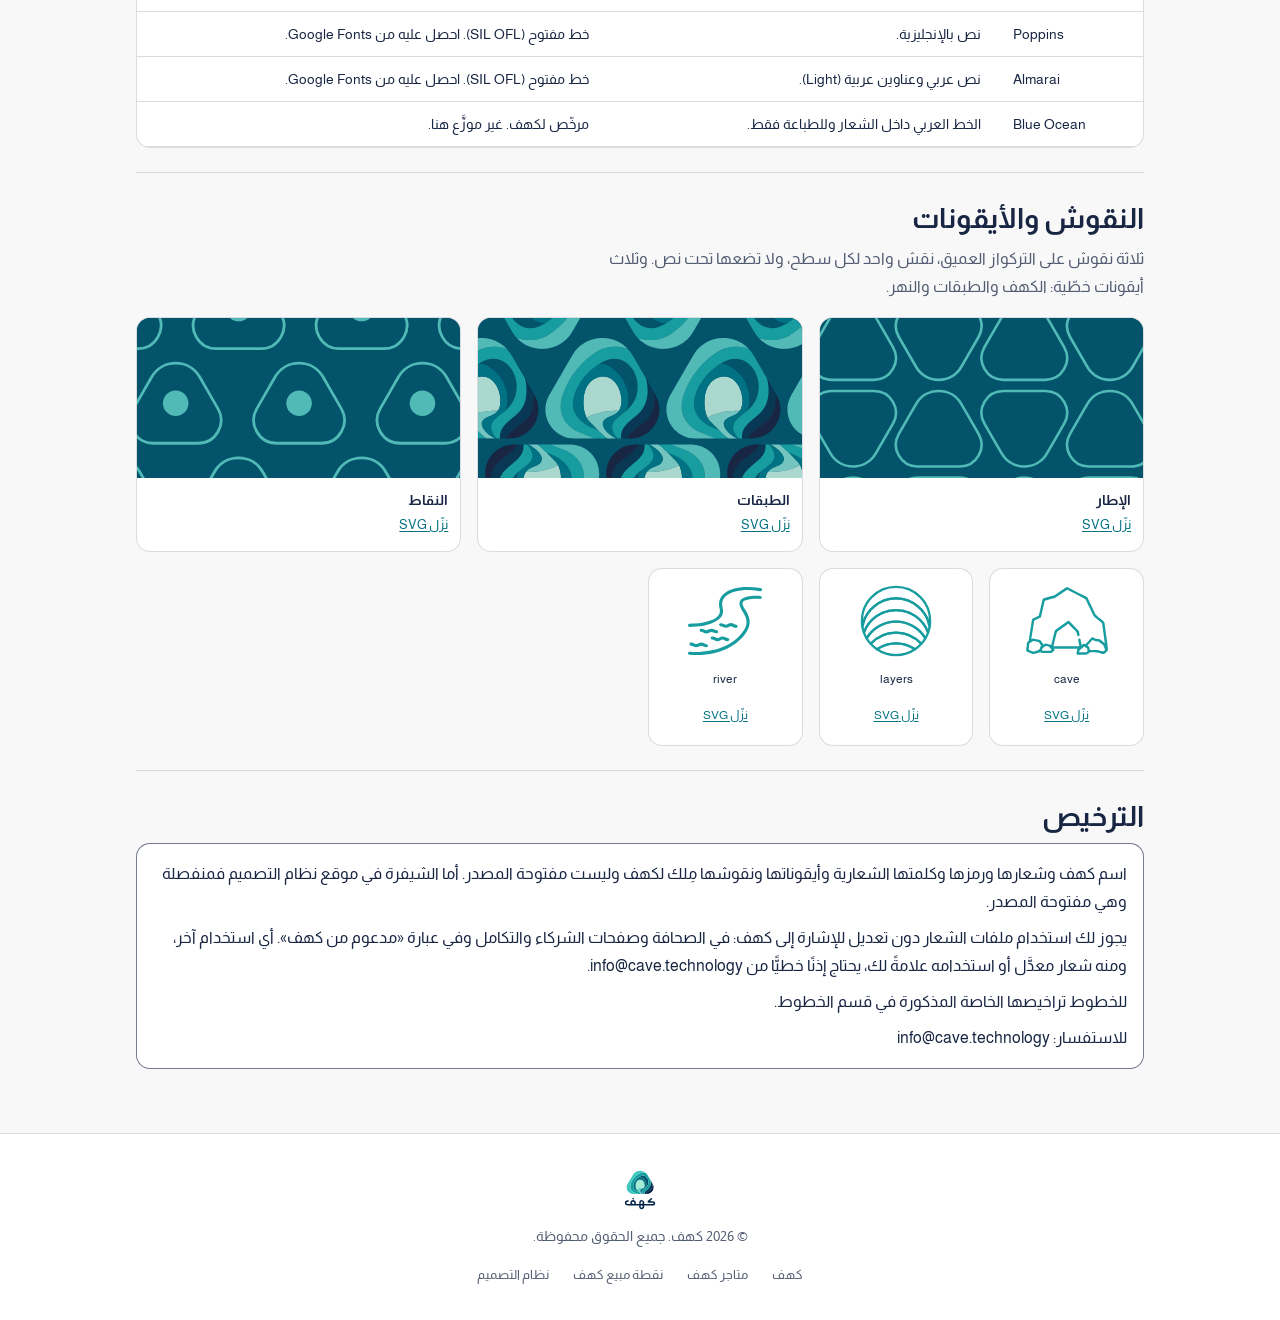
==== commit c48dff44: "Add brand tools and theme scripts; tighten hosting config - New assets/js/brand-tools.js and theme.j" ====
--- a/ar/index.html
+++ b/ar/index.html
@@ -13,18 +13,31 @@
 <meta property="og:description" content="شعار كهف ورمزه وأيقوناته ونقوشه وألوانه، مع قواعد استخدامها، بالعربية والإنجليزية.">
 <meta name="theme-color" content="#182643">
 <link rel="icon" type="image/svg+xml" href="/assets/logos/cave-symbol-color.svg">
-<script>(function(){try{var t=window.matchMedia&&matchMedia('(prefers-color-scheme: dark)').matches?'dark':'light';document.documentElement.setAttribute('data-theme',t)}catch(e){}})()</script>
+<script src="/assets/js/theme.js?v=2"></script>
 <link rel="stylesheet" href="/assets/css/fonts.css">
 <link rel="stylesheet" href="/assets/css/tokens.css">
 <link rel="stylesheet" href="/assets/css/components.css">
 <link rel="stylesheet" href="/assets/css/brand.css">
 </head>
 <body>
+<a class="skip-link" href="#main">انتقل إلى المحتوى</a>
 <header class="top"><div class="wrap">
 <a class="brand" href="/ar"><img class="logo-light" src="/assets/logos/cave-symbol-color.svg" alt=""><img class="logo-dark" src="/assets/logos/cave-symbol-white.svg" alt=""><span>هوية كهف</span></a>
-<nav class="nav" aria-label="هوية كهف"><a href="#logos">الشعارات</a><a href="#rules">القواعد</a><a href="#name">الاسم</a><a href="#colour">الألوان</a><a href="#type">الخطوط</a><a href="#patterns">النقوش والأيقونات</a><a href="#licence">الترخيص</a><a class="lang" href="/" hreflang="en" lang="en">English</a></nav>
+<nav class="nav" aria-label="هوية كهف"><a href="#logos">الشعارات</a><a href="#rules">القواعد</a><a href="#name">الاسم</a><a href="#colour">الألوان</a><a href="#type">الخطوط</a><a href="#patterns">النقوش والأيقونات</a><a href="#licence">الترخيص</a><a class="lang" href="/" hreflang="en" lang="en">English</a><div class="theme-picker" id="theme-picker" data-label="المظهر" hidden>
+<button class="theme-button" id="theme-button" type="button" aria-label="المظهر" aria-expanded="false" aria-controls="theme-options">
+<svg data-mode="system" viewBox="0 0 24 24" aria-hidden="true" focusable="false"><rect x="3" y="3" width="18" height="13" rx="2"/><path d="M8 21h8m-4-5v5"/></svg>
+<svg data-mode="light" viewBox="0 0 24 24" aria-hidden="true" focusable="false" hidden><circle cx="12" cy="12" r="4"/><path d="M12 2v2m0 16v2M2 12h2m16 0h2M5 5l1.5 1.5m11 11L19 19M5 19l1.5-1.5m11-11L19 5"/></svg>
+<svg data-mode="dark" viewBox="0 0 24 24" aria-hidden="true" focusable="false" hidden><path d="M20.5 13A8.5 8.5 0 0 1 11 3.5 8.5 8.5 0 1 0 20.5 13Z"/></svg>
+<svg data-mode="black" viewBox="0 0 24 24" aria-hidden="true" focusable="false" hidden><circle cx="12" cy="12" r="9"/><path d="M12 3a9 9 0 0 1 0 18Z" fill="currentColor" stroke="none"/></svg>
+</button>
+<div class="theme-options" id="theme-options" role="group" aria-label="المظهر" hidden>
+<label><input type="radio" name="theme" value="system" data-label="النظام" checked>النظام</label>
+<label><input type="radio" name="theme" value="light" data-label="فاتح">فاتح</label>
+<label><input type="radio" name="theme" value="dark" data-label="داكن">داكن</label>
+<label><input type="radio" name="theme" value="black" data-label="أسود">أسود</label>
+</div></div></nav>
 </div></header>
-<main class="wrap">
+<main class="wrap" id="main">
 <div class="hero"><h1>هوية كهف</h1><p>شعار كهف ورمزه وألوانه وقواعد استخدامها. الملفات هنا للإشارة إلى كهف. أما البرمجيات المستخدمة في بناء الواجهات فمكانها موقع نظام التصميم.</p>
 <div class="actions"><a class="cv-btn cv-btn--primary cv-btn--lg" href="/kit/cave-brand-kit.zip" download>حمّل حزمة الهوية</a><a class="cv-btn cv-btn--secondary cv-btn--lg" href="https://design.cave.technology/ar/">نظام التصميم</a></div></div>
 <section id="logos"><h2>الشعارات</h2><p class="lead">استخدم الملفات كما هي. النسخة الملوّنة على الأبيض أو الورقي فقط، والنسخة البيضاء على التركواز أو الكحلي أو الفحمي. استخدم الشعار العربي على الأسطح العربية والإنجليزي على الأسطح الإنجليزية.</p><ul class="grounds"><li class="ground g-white"><img src="/assets/logos/cave-logo-en-color-compact.svg" alt="إنجليزي، ملوّن" height="120"><small>إنجليزي، ملوّن</small><a href="/assets/logos/cave-logo-en-color-compact.svg" download>نزّل SVG</a></li><li class="ground g-navy"><img src="/assets/logos/cave-logo-en-white-compact.svg" alt="إنجليزي، أبيض" height="120"><small>إنجليزي، أبيض</small><a href="/assets/logos/cave-logo-en-white-compact.svg" download>نزّل SVG</a></li><li class="ground g-paper"><img src="/assets/logos/cave-logo-ar-color-compact.svg" alt="عربي، ملوّن" height="120"><small>عربي، ملوّن</small><a href="/assets/logos/cave-logo-ar-color-compact.svg" download>نزّل SVG</a></li><li class="ground g-charcoal"><img src="/assets/logos/cave-logo-ar-white-compact.svg" alt="عربي، أبيض" height="120"><small>عربي، أبيض</small><a href="/assets/logos/cave-logo-ar-white-compact.svg" download>نزّل SVG</a></li><li class="ground g-white"><img src="/assets/logos/cave-symbol-color.svg" alt="الرمز، ملوّن" height="120"><small>الرمز، ملوّن</small><a href="/assets/logos/cave-symbol-color.svg" download>نزّل SVG</a></li><li class="ground g-teal"><img src="/assets/logos/cave-symbol-white.svg" alt="الرمز، أبيض" height="120"><small>الرمز، أبيض</small><a href="/assets/logos/cave-symbol-white.svg" download>نزّل SVG</a></li></ul></section>
@@ -41,5 +54,6 @@
 <p class="cv-footer__copy">© 2026 كهف. جميع الحقوق محفوظة.</p>
 <ul class="cv-footer__links"><li><a href="https://www.cave.technology">كهف</a></li><li><a href="https://shops.cave.technology">متاجر كهف</a></li><li><a href="https://pos.cave.technology">نقطة مبيع كهف</a></li><li><a href="https://design.cave.technology">نظام التصميم</a></li></ul>
 </div></footer>
+<script src="/assets/js/brand-tools.js" defer></script>
 </body>
 </html>
--- a/assets/css/brand.css
+++ b/assets/css/brand.css
@@ -18,6 +18,17 @@
 html[lang="ar"] .nav a{font-family:var(--font-ar-text)}
 .nav a:hover{color:var(--accent-text);text-decoration:underline}
 .nav a.lang{padding:6px 12px;border:1px solid var(--border-strong);border-radius:var(--radius-control);color:var(--ink)}
+.theme-picker{position:relative;flex-shrink:0;margin-inline-start:auto}
+.theme-picker[hidden],.theme-options[hidden],.theme-button svg[hidden]{display:none}
+.theme-button{display:flex;align-items:center;justify-content:center;width:44px;height:44px;padding:10px;border:1px solid var(--border-strong);border-radius:var(--radius-control);background:var(--surface);color:var(--ink);cursor:pointer}
+.theme-button:hover,.theme-button[aria-expanded="true"]{background:var(--surface-hover)}
+.theme-button svg{display:block;width:22px;height:22px;fill:none;stroke:currentColor;stroke-width:1.75;stroke-linecap:round;stroke-linejoin:round}
+.theme-options{position:absolute;inset-block-start:calc(100% + 8px);inset-inline-end:0;z-index:var(--z-dropdown);min-width:160px;margin:0;padding:8px;border:1px solid var(--border-strong);border-radius:var(--radius-control);background:var(--surface);box-shadow:var(--shadow-menu)}
+.theme-options label{display:flex;align-items:center;gap:10px;min-height:44px;padding:8px;border-radius:var(--radius-sm);font:500 14px/20px var(--font-sans);cursor:pointer}
+html[lang="ar"] .theme-options label{font-family:var(--font-ar-text)}
+.theme-options label:hover,.theme-options label:focus-within{background:var(--surface-hover)}
+.theme-options input{margin:0;accent-color:var(--accent-text)}
+.theme-options input:focus-visible{outline:2px solid var(--focus-ring);outline-offset:3px}
 .logo-dark{display:none}
 :root[data-theme="dark"] .logo-dark,:root[data-theme="black"] .logo-dark{display:block}
 :root[data-theme="dark"] .logo-light,:root[data-theme="black"] .logo-light{display:none}
@@ -71,3 +82,15 @@
 .notice p{margin:0 0 var(--space-2)}.notice p:last-child{margin:0}
 footer{margin-block-start:var(--space-5)}
 .ltr{direction:ltr;unicode-bidi:isolate}
+
+.asset-button{display:block;min-height:44px;max-width:100%;padding:8px 12px;border:1px solid currentColor;border-radius:8px;background:transparent;color:inherit;font:inherit;font-size:13px;cursor:pointer;white-space:normal}
+.asset-button:disabled{opacity:.6;cursor:wait}.sw .asset-button{margin:8px}
+.asset-background{display:grid;gap:6px;width:100%;font-size:13px}.asset-background select{min-height:44px;width:100%;padding:8px;border:1px solid currentColor;border-radius:8px;background:transparent;color:inherit;font:inherit}
+.asset-background option{background:#fff;color:#182643}
+.asset-guidance{margin:0;font-size:13px;line-height:1.6;text-align:start}.asset-guidance:empty{display:none}
+.ground a{display:inline-flex;align-items:center;min-height:44px}.ground img{flex-shrink:0}
+.skip-link{position:fixed;inset-block-start:8px;inset-inline-start:8px;transform:translateY(-200%);z-index:1000;background:var(--surface);color:var(--ink);padding:12px}
+.skip-link:focus{transform:none}
+:where(select,input):focus-visible{outline:2px solid var(--focus-ring);outline-offset:3px}
+@media(max-width:360px){.cols{grid-template-columns:minmax(0,1fr)}.top .wrap{gap:8px}.nav{gap:8px}.brand{max-width:100%}}
+@media(prefers-reduced-motion:reduce){*,*::before,*::after{scroll-behavior:auto!important;transition:none!important;animation:none!important}}
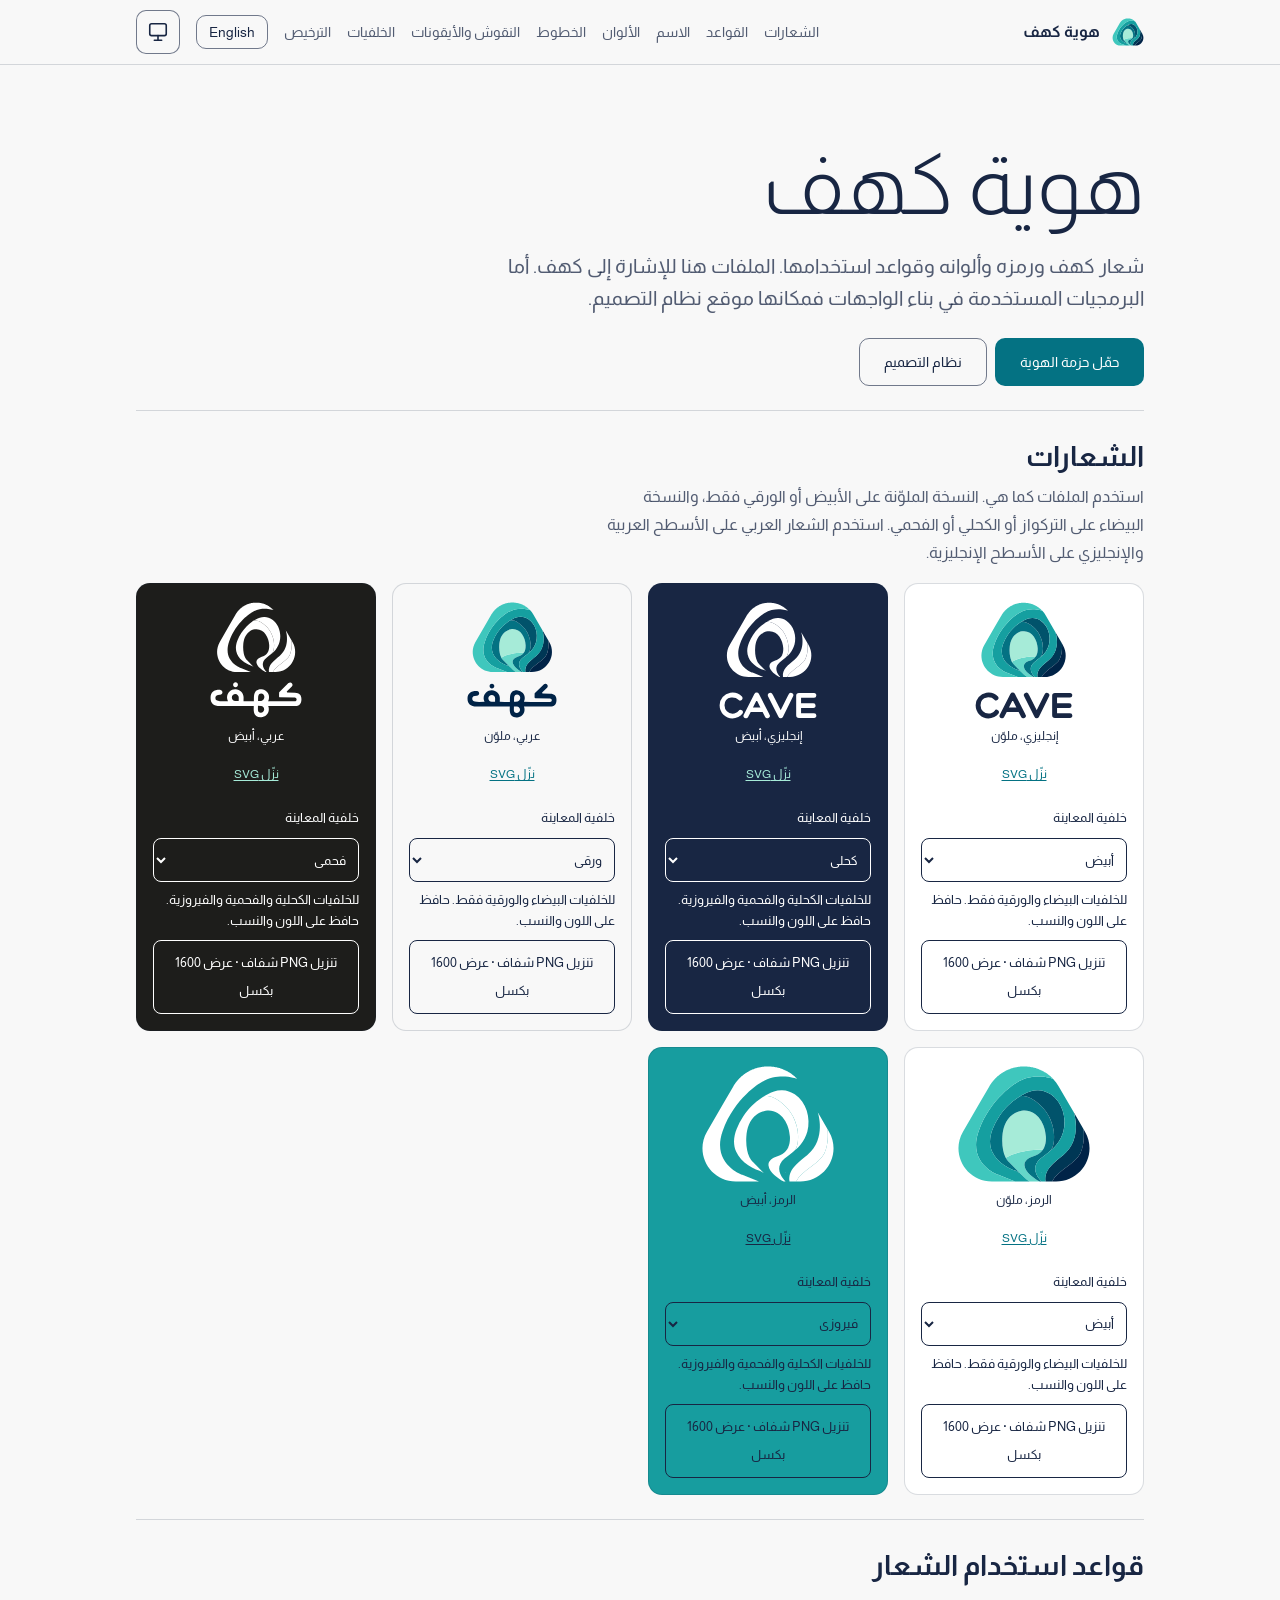
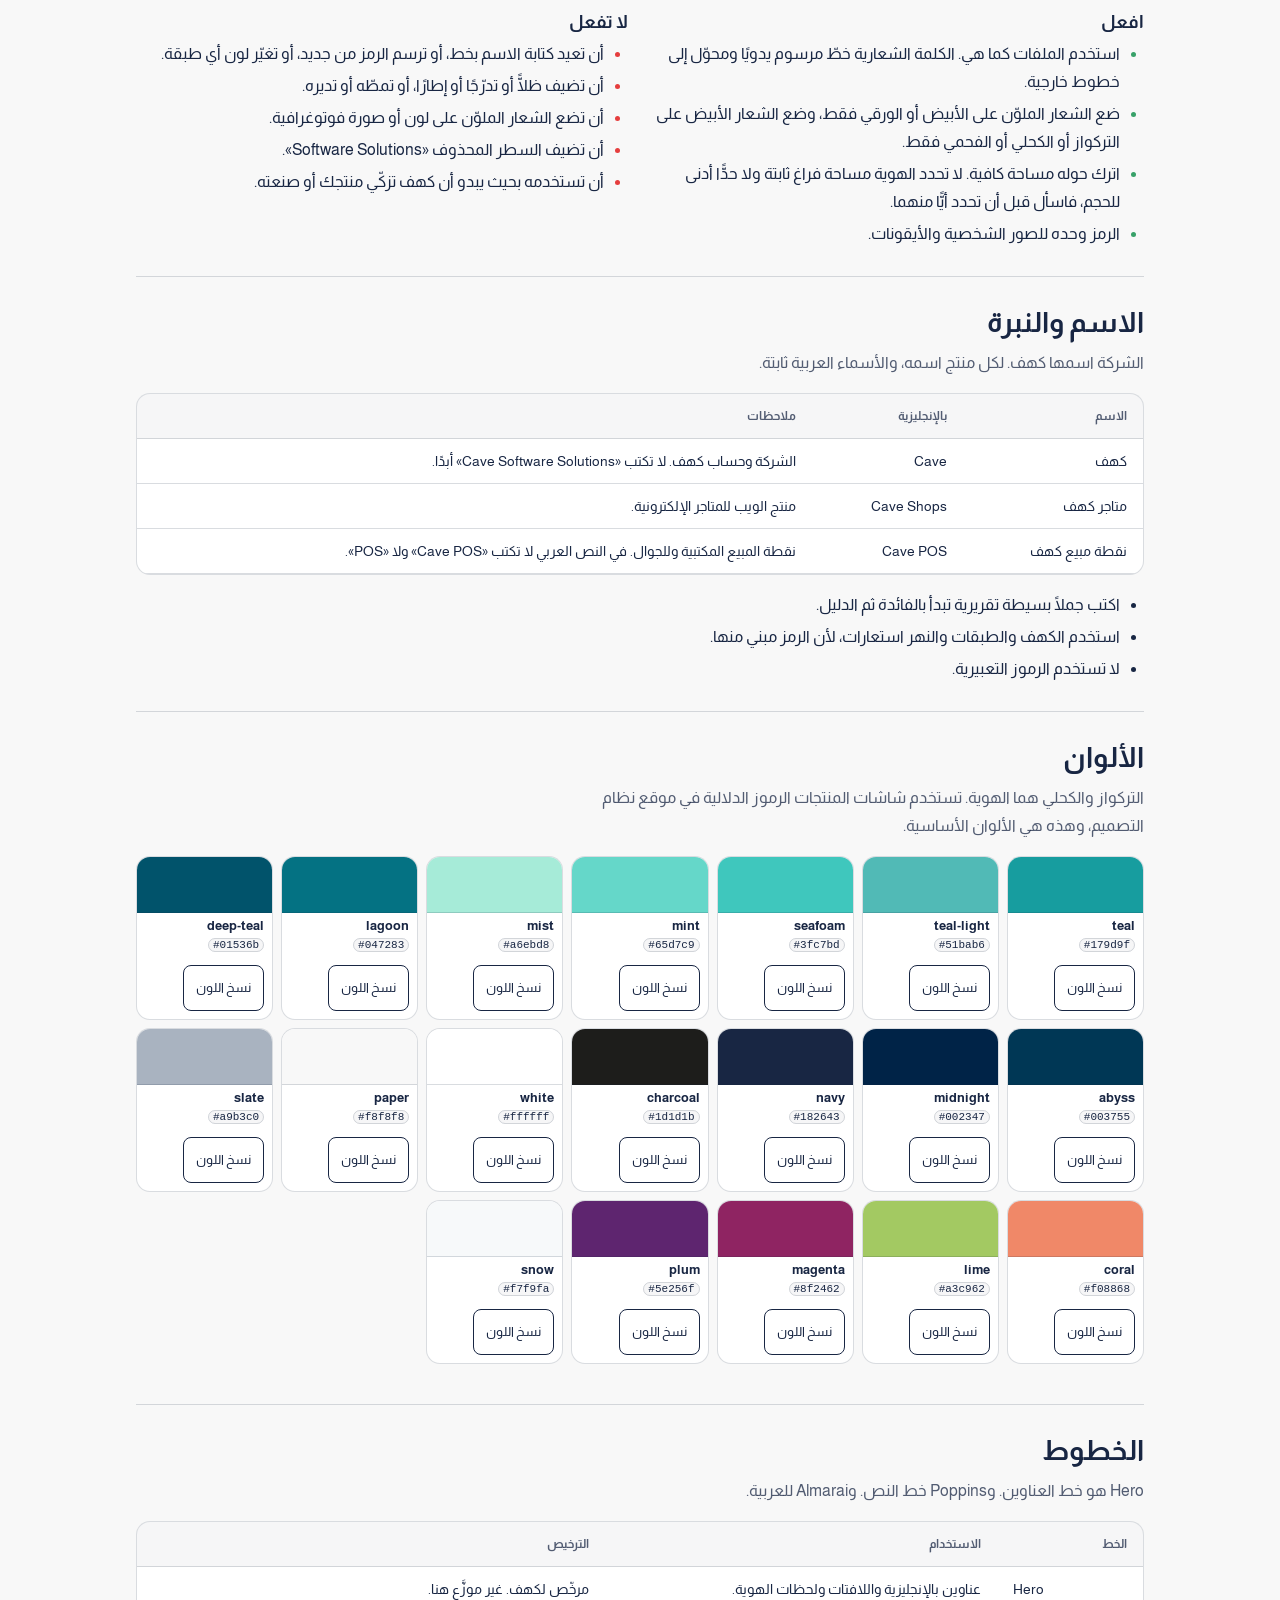
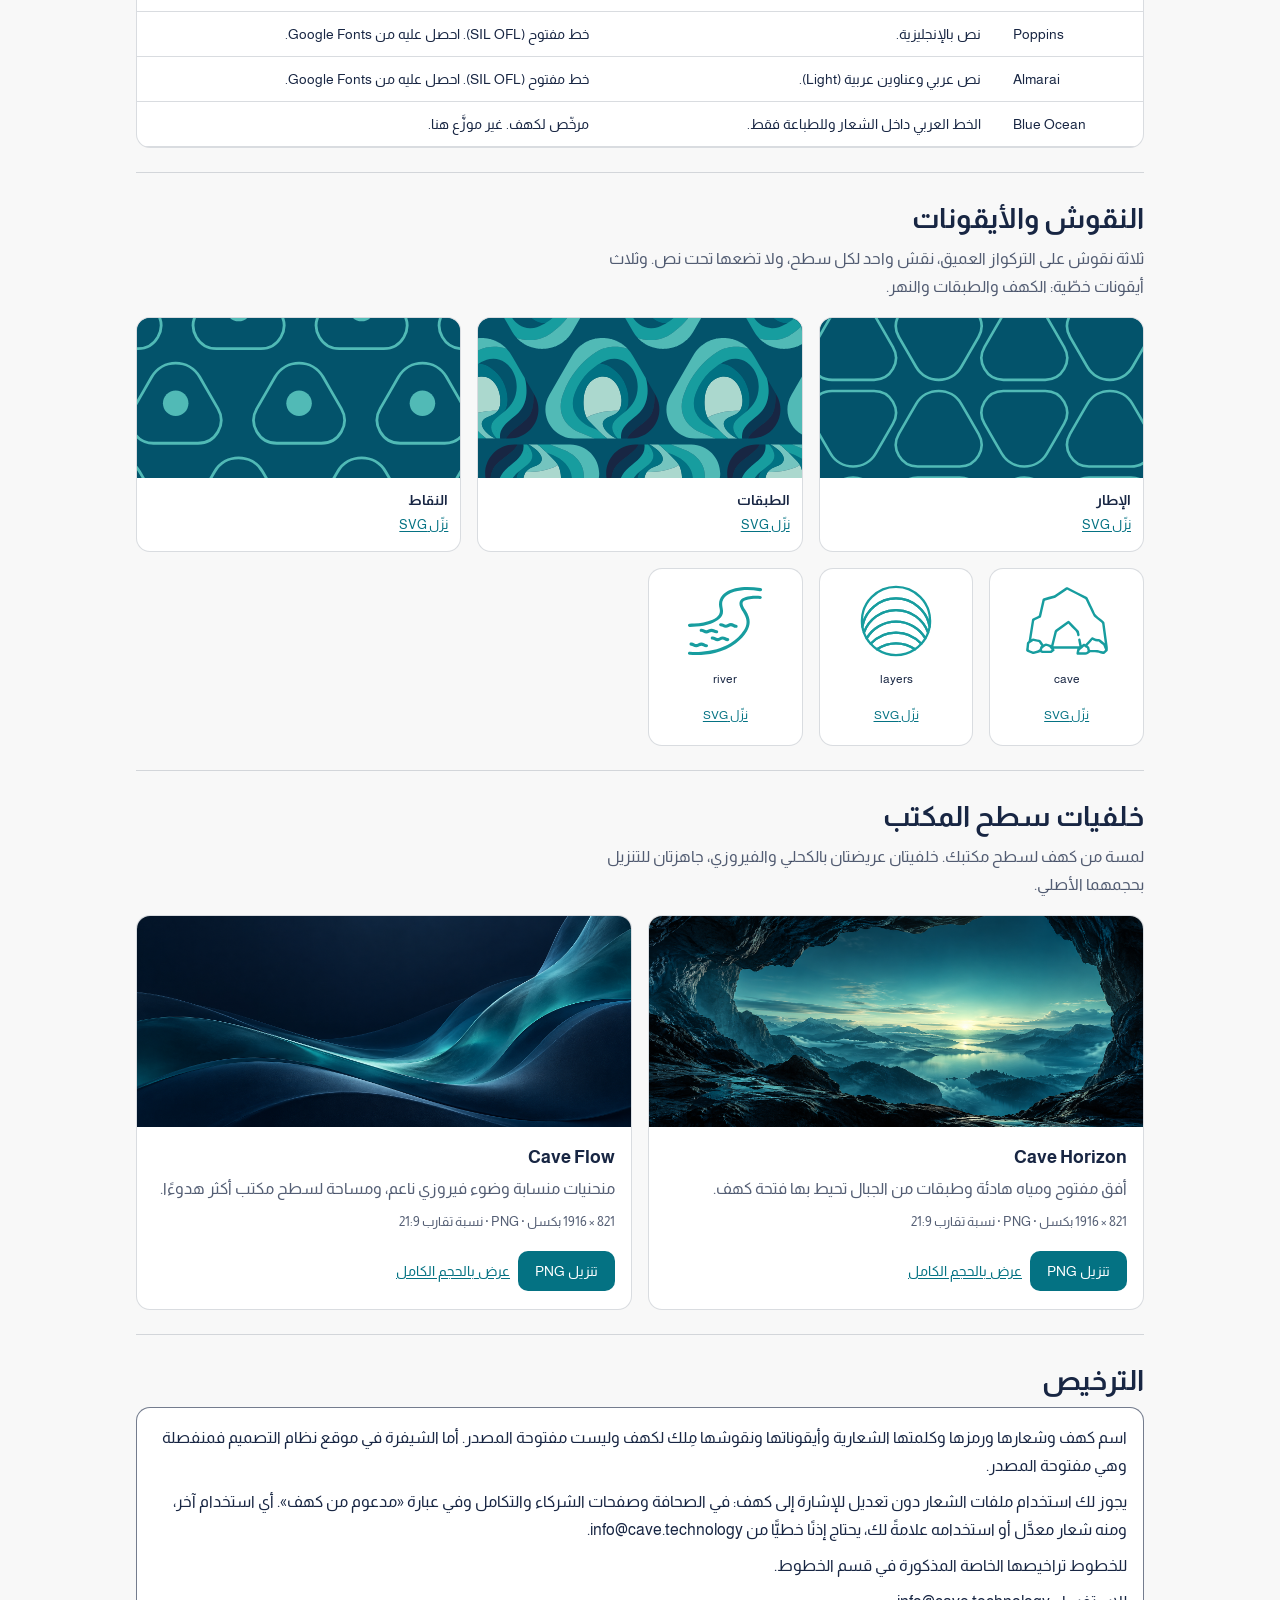
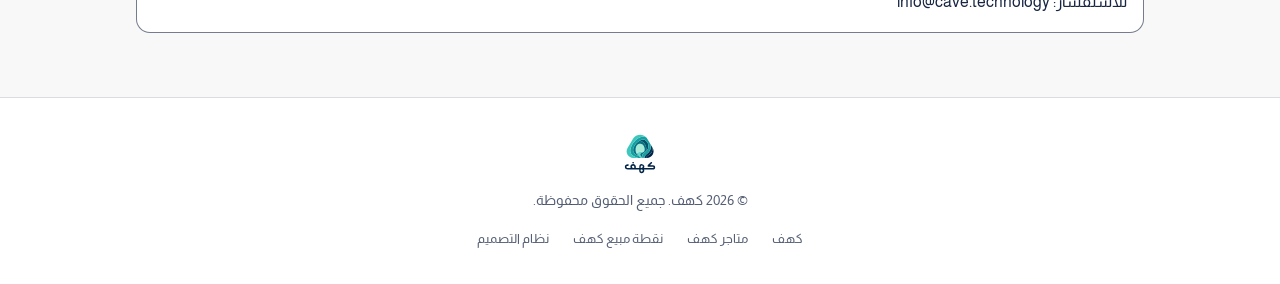
==== commit 46e7a0cd: "Add approved Cave desktop wallpapers in English and Arabic" ====
--- a/ar/index.html
+++ b/ar/index.html
@@ -5,12 +5,21 @@
 <meta name="viewport" content="width=device-width,initial-scale=1">
 <title>هوية كهف | الشعارات والألوان والخطوط والقواعد</title>
 <meta name="description" content="شعار كهف ورمزه وأيقوناته ونقوشه وألوانه، مع قواعد استخدامها، بالعربية والإنجليزية.">
-<link rel="canonical" href="https://brand.cave.technology/ar/">
+<link rel="canonical" href="https://brand.cave.technology/ar">
 <link rel="alternate" hreflang="en" href="https://brand.cave.technology/">
-<link rel="alternate" hreflang="ar" href="https://brand.cave.technology/ar/">
+<link rel="alternate" hreflang="ar" href="https://brand.cave.technology/ar">
 <link rel="alternate" hreflang="x-default" href="https://brand.cave.technology/">
 <meta property="og:title" content="هوية كهف | الشعارات والألوان والخطوط والقواعد">
 <meta property="og:description" content="شعار كهف ورمزه وأيقوناته ونقوشه وألوانه، مع قواعد استخدامها، بالعربية والإنجليزية.">
+<meta property="og:type" content="website">
+<meta property="og:url" content="https://brand.cave.technology/ar">
+<meta property="og:locale" content="ar">
+<meta property="og:image" content="https://brand.cave.technology/assets/social/cave-brand-og.png">
+<meta property="og:image:width" content="1200">
+<meta property="og:image:height" content="630">
+<meta property="og:image:alt" content="شعار كهف بالعربية والإنجليزية فوق لوحة ألوان الفيروزي واللازوردي والفيروزي الداكن والكحلي والورقي">
+<meta name="twitter:card" content="summary_large_image">
+<meta name="twitter:image" content="https://brand.cave.technology/assets/social/cave-brand-og.png">
 <meta name="theme-color" content="#182643">
 <link rel="icon" type="image/svg+xml" href="/assets/logos/cave-symbol-color.svg">
 <script src="/assets/js/theme.js?v=2"></script>
@@ -23,7 +32,7 @@
 <a class="skip-link" href="#main">انتقل إلى المحتوى</a>
 <header class="top"><div class="wrap">
 <a class="brand" href="/ar"><img class="logo-light" src="/assets/logos/cave-symbol-color.svg" alt=""><img class="logo-dark" src="/assets/logos/cave-symbol-white.svg" alt=""><span>هوية كهف</span></a>
-<nav class="nav" aria-label="هوية كهف"><a href="#logos">الشعارات</a><a href="#rules">القواعد</a><a href="#name">الاسم</a><a href="#colour">الألوان</a><a href="#type">الخطوط</a><a href="#patterns">النقوش والأيقونات</a><a href="#licence">الترخيص</a><a class="lang" href="/" hreflang="en" lang="en">English</a><div class="theme-picker" id="theme-picker" data-label="المظهر" hidden>
+<nav class="nav" aria-label="هوية كهف"><a href="#logos">الشعارات</a><a href="#rules">القواعد</a><a href="#name">الاسم</a><a href="#colour">الألوان</a><a href="#type">الخطوط</a><a href="#patterns">النقوش والأيقونات</a><a href="#wallpapers">الخلفيات</a><a href="#licence">الترخيص</a><a class="lang" href="/" hreflang="en" lang="en">English</a><div class="theme-picker" id="theme-picker" data-label="المظهر" hidden>
 <button class="theme-button" id="theme-button" type="button" aria-label="المظهر" aria-expanded="false" aria-controls="theme-options">
 <svg data-mode="system" viewBox="0 0 24 24" aria-hidden="true" focusable="false"><rect x="3" y="3" width="18" height="13" rx="2"/><path d="M8 21h8m-4-5v5"/></svg>
 <svg data-mode="light" viewBox="0 0 24 24" aria-hidden="true" focusable="false" hidden><circle cx="12" cy="12" r="4"/><path d="M12 2v2m0 16v2M2 12h2m16 0h2M5 5l1.5 1.5m11 11L19 19M5 19l1.5-1.5m11-11L19 5"/></svg>
@@ -39,13 +48,33 @@
 </div></header>
 <main class="wrap" id="main">
 <div class="hero"><h1>هوية كهف</h1><p>شعار كهف ورمزه وألوانه وقواعد استخدامها. الملفات هنا للإشارة إلى كهف. أما البرمجيات المستخدمة في بناء الواجهات فمكانها موقع نظام التصميم.</p>
-<div class="actions"><a class="cv-btn cv-btn--primary cv-btn--lg" href="/kit/cave-brand-kit.zip" download>حمّل حزمة الهوية</a><a class="cv-btn cv-btn--secondary cv-btn--lg" href="https://design.cave.technology/ar/">نظام التصميم</a></div></div>
+<div class="actions"><a class="cv-btn cv-btn--primary cv-btn--lg" href="/kit/cave-brand-kit.zip" download>حمّل حزمة الهوية</a><a class="cv-btn cv-btn--secondary cv-btn--lg" href="https://design.cave.technology/ar">نظام التصميم</a></div></div>
 <section id="logos"><h2>الشعارات</h2><p class="lead">استخدم الملفات كما هي. النسخة الملوّنة على الأبيض أو الورقي فقط، والنسخة البيضاء على التركواز أو الكحلي أو الفحمي. استخدم الشعار العربي على الأسطح العربية والإنجليزي على الأسطح الإنجليزية.</p><ul class="grounds"><li class="ground g-white"><img src="/assets/logos/cave-logo-en-color-compact.svg" alt="إنجليزي، ملوّن" height="120"><small>إنجليزي، ملوّن</small><a href="/assets/logos/cave-logo-en-color-compact.svg" download>نزّل SVG</a></li><li class="ground g-navy"><img src="/assets/logos/cave-logo-en-white-compact.svg" alt="إنجليزي، أبيض" height="120"><small>إنجليزي، أبيض</small><a href="/assets/logos/cave-logo-en-white-compact.svg" download>نزّل SVG</a></li><li class="ground g-paper"><img src="/assets/logos/cave-logo-ar-color-compact.svg" alt="عربي، ملوّن" height="120"><small>عربي، ملوّن</small><a href="/assets/logos/cave-logo-ar-color-compact.svg" download>نزّل SVG</a></li><li class="ground g-charcoal"><img src="/assets/logos/cave-logo-ar-white-compact.svg" alt="عربي، أبيض" height="120"><small>عربي، أبيض</small><a href="/assets/logos/cave-logo-ar-white-compact.svg" download>نزّل SVG</a></li><li class="ground g-white"><img src="/assets/logos/cave-symbol-color.svg" alt="الرمز، ملوّن" height="120"><small>الرمز، ملوّن</small><a href="/assets/logos/cave-symbol-color.svg" download>نزّل SVG</a></li><li class="ground g-teal"><img src="/assets/logos/cave-symbol-white.svg" alt="الرمز، أبيض" height="120"><small>الرمز، أبيض</small><a href="/assets/logos/cave-symbol-white.svg" download>نزّل SVG</a></li></ul></section>
 <section id="rules"><h2>قواعد استخدام الشعار</h2><div class="cols"><div><h3>افعل</h3><ul class="rules do"><li>استخدم الملفات كما هي. الكلمة الشعارية خطّ مرسوم يدويًا ومحوّل إلى خطوط خارجية.</li><li>ضع الشعار الملوّن على الأبيض أو الورقي فقط، وضع الشعار الأبيض على التركواز أو الكحلي أو الفحمي فقط.</li><li>اترك حوله مساحة كافية. لا تحدد الهوية مساحة فراغ ثابتة ولا حدًّا أدنى للحجم، فاسأل قبل أن تحدد أيًّا منهما.</li><li>الرمز وحده للصور الشخصية والأيقونات.</li></ul></div><div><h3>لا تفعل</h3><ul class="rules dont"><li>أن تعيد كتابة الاسم بخط، أو ترسم الرمز من جديد، أو تغيّر لون أي طبقة.</li><li>أن تضيف ظلًّا أو تدرّجًا أو إطارًا، أو تمطّه أو تديره.</li><li>أن تضع الشعار الملوّن على لون أو صورة فوتوغرافية.</li><li>أن تضيف السطر المحذوف «Software Solutions».</li><li>أن تستخدمه بحيث يبدو أن كهف تزكّي منتجك أو صنعته.</li></ul></div></div></section>
 <section id="name"><h2>الاسم والنبرة</h2><p class="lead">الشركة اسمها كهف. لكل منتج اسمه، والأسماء العربية ثابتة.</p><div class="tcard"><table><thead><tr><th>الاسم</th><th>بالإنجليزية</th><th>ملاحظات</th></tr></thead><tbody><tr><td>كهف</td><td>Cave</td><td>الشركة وحساب كهف. لا تكتب «Cave Software Solutions» أبدًا.</td></tr><tr><td>متاجر كهف</td><td>Cave Shops</td><td>منتج الويب للمتاجر الإلكترونية.</td></tr><tr><td>نقطة مبيع كهف</td><td>Cave POS</td><td>نقطة المبيع المكتبية وللجوال. في النص العربي لا تكتب «Cave POS» ولا «POS».</td></tr></tbody></table></div><ul class="rules" style="margin-top:var(--space-3)"><li>اكتب جملًا بسيطة تقريرية تبدأ بالفائدة ثم الدليل.</li><li>استخدم الكهف والطبقات والنهر استعارات، لأن الرمز مبني منها.</li><li>لا تستخدم الرموز التعبيرية.</li></ul></section>
 <section id="colour"><h2>الألوان</h2><p class="lead">التركواز والكحلي هما الهوية. تستخدم شاشات المنتجات الرموز الدلالية في موقع نظام التصميم، وهذه هي الألوان الأساسية.</p><ul class="swatches"><li class="sw"><i style="background:#179d9f"></i><span><b>teal</b><code>#179d9f</code></span></li><li class="sw"><i style="background:#51bab6"></i><span><b>teal-light</b><code>#51bab6</code></span></li><li class="sw"><i style="background:#3fc7bd"></i><span><b>seafoam</b><code>#3fc7bd</code></span></li><li class="sw"><i style="background:#65d7c9"></i><span><b>mint</b><code>#65d7c9</code></span></li><li class="sw"><i style="background:#a6ebd8"></i><span><b>mist</b><code>#a6ebd8</code></span></li><li class="sw"><i style="background:#047283"></i><span><b>lagoon</b><code>#047283</code></span></li><li class="sw"><i style="background:#01536b"></i><span><b>deep-teal</b><code>#01536b</code></span></li><li class="sw"><i style="background:#003755"></i><span><b>abyss</b><code>#003755</code></span></li><li class="sw"><i style="background:#002347"></i><span><b>midnight</b><code>#002347</code></span></li><li class="sw"><i style="background:#182643"></i><span><b>navy</b><code>#182643</code></span></li><li class="sw"><i style="background:#1d1d1b"></i><span><b>charcoal</b><code>#1d1d1b</code></span></li><li class="sw"><i style="background:#ffffff"></i><span><b>white</b><code>#ffffff</code></span></li><li class="sw"><i style="background:#f8f8f8"></i><span><b>paper</b><code>#f8f8f8</code></span></li><li class="sw"><i style="background:#a9b3c0"></i><span><b>slate</b><code>#a9b3c0</code></span></li><li class="sw"><i style="background:#f08868"></i><span><b>coral</b><code>#f08868</code></span></li><li class="sw"><i style="background:#a3c962"></i><span><b>lime</b><code>#a3c962</code></span></li><li class="sw"><i style="background:#8f2462"></i><span><b>magenta</b><code>#8f2462</code></span></li><li class="sw"><i style="background:#5e256f"></i><span><b>plum</b><code>#5e256f</code></span></li><li class="sw"><i style="background:#f7f9fa"></i><span><b>snow</b><code>#f7f9fa</code></span></li></ul></section>
 <section id="type"><h2>الخطوط</h2><p class="lead">Hero هو خط العناوين. وPoppins خط النص. وAlmarai للعربية.</p><div class="tcard"><table><thead><tr><th>الخط</th><th>الاستخدام</th><th>الترخيص</th></tr></thead><tbody><tr><td class="ltr">Hero</td><td>عناوين بالإنجليزية واللافتات ولحظات الهوية.</td><td>مرخّص لكهف. غير موزَّع هنا.</td></tr><tr><td class="ltr">Poppins</td><td>نص بالإنجليزية.</td><td>خط مفتوح (SIL OFL). احصل عليه من Google Fonts.</td></tr><tr><td class="ltr">Almarai</td><td>نص عربي وعناوين عربية (Light).</td><td>خط مفتوح (SIL OFL). احصل عليه من Google Fonts.</td></tr><tr><td class="ltr">Blue Ocean</td><td>الخط العربي داخل الشعار وللطباعة فقط.</td><td>مرخّص لكهف. غير موزَّع هنا.</td></tr></tbody></table></div></section>
 <section id="patterns"><h2>النقوش والأيقونات</h2><p class="lead">ثلاثة نقوش على التركواز العميق، نقش واحد لكل سطح، ولا تضعها تحت نص. وثلاث أيقونات خطّية: الكهف والطبقات والنهر.</p><ul class="pats"><li><span class="pat" style="background-image:url(/assets/patterns/cave-pattern-outline.svg)" role="img" aria-label="الإطار"></span><div class="cap"><b>الإطار</b><a href="/assets/patterns/cave-pattern-outline.svg" download>نزّل SVG</a></div></li><li><span class="pat" style="background-image:url(/assets/patterns/cave-pattern-layers.svg)" role="img" aria-label="الطبقات"></span><div class="cap"><b>الطبقات</b><a href="/assets/patterns/cave-pattern-layers.svg" download>نزّل SVG</a></div></li><li><span class="pat" style="background-image:url(/assets/patterns/cave-pattern-dots.svg)" role="img" aria-label="النقاط"></span><div class="cap"><b>النقاط</b><a href="/assets/patterns/cave-pattern-dots.svg" download>نزّل SVG</a></div></li></ul><ul class="icons" style="margin-top:var(--space-3)"><li><img src="/assets/icons/cave-icon-cave.svg" alt="" height="72"><small>cave</small><a href="/assets/icons/cave-icon-cave.svg" download style="font-size:12px">نزّل SVG</a></li><li><img src="/assets/icons/cave-icon-layers.svg" alt="" height="72"><small>layers</small><a href="/assets/icons/cave-icon-layers.svg" download style="font-size:12px">نزّل SVG</a></li><li><img src="/assets/icons/cave-icon-river.svg" alt="" height="72"><small>river</small><a href="/assets/icons/cave-icon-river.svg" download style="font-size:12px">نزّل SVG</a></li></ul></section>
+<section class="wallpapers" id="wallpapers" aria-labelledby="wallpapers-title">
+<h2 id="wallpapers-title">خلفيات سطح المكتب</h2>
+<p class="lead">لمسة من كهف لسطح مكتبك. خلفيتان عريضتان بالكحلي والفيروزي، جاهزتان للتنزيل بحجمهما الأصلي.</p>
+<ul class="wallpaper-grid">
+<li><article class="wallpaper-card" aria-labelledby="wallpaper-horizon-title">
+<a class="wallpaper-preview" href="/assets/wallpapers/cave-horizon-1916x821.png" aria-label="اعرض خلفية أفق كهف بالحجم الكامل"><img src="/assets/wallpapers/cave-horizon-1916x821.png" alt="كهف داكن يطل على طبقات من الجبال ومياه هادئة تحت ضوء فجر فيروزي." width="1916" height="821" loading="lazy" decoding="async"></a>
+<div class="wallpaper-details"><h3 id="wallpaper-horizon-title"><bdi lang="en">Cave Horizon</bdi></h3>
+<p class="wallpaper-description">أفق مفتوح ومياه هادئة وطبقات من الجبال تحيط بها فتحة كهف.</p>
+<p class="wallpaper-meta"><bdi>1916 × 821</bdi> بكسل · <bdi lang="en">PNG</bdi> · نسبة تقارب <bdi>21:9</bdi></p>
+<div class="wallpaper-actions"><a class="cv-btn cv-btn--primary" href="/assets/wallpapers/cave-horizon-1916x821.png" download="cave-horizon-1916x821.png" aria-label="نزّل خلفية أفق كهف بصيغة PNG">تنزيل PNG</a><a class="wallpaper-original" href="/assets/wallpapers/cave-horizon-1916x821.png" aria-label="اعرض خلفية أفق كهف بالحجم الكامل">عرض بالحجم الكامل</a></div></div>
+</article></li>
+<li><article class="wallpaper-card" aria-labelledby="wallpaper-flow-title">
+<a class="wallpaper-preview" href="/assets/wallpapers/cave-flow-1916x821.png" aria-label="اعرض خلفية انسياب كهف بالحجم الكامل"><img src="/assets/wallpapers/cave-flow-1916x821.png" alt="منحنيات ناعمة بالكحلي العميق والفيروزي تنساب فوق خلفية داكنة هادئة." width="1916" height="821" loading="lazy" decoding="async"></a>
+<div class="wallpaper-details"><h3 id="wallpaper-flow-title"><bdi lang="en">Cave Flow</bdi></h3>
+<p class="wallpaper-description">منحنيات منسابة وضوء فيروزي ناعم، ومساحة لسطح مكتب أكثر هدوءًا.</p>
+<p class="wallpaper-meta"><bdi>1916 × 821</bdi> بكسل · <bdi lang="en">PNG</bdi> · نسبة تقارب <bdi>21:9</bdi></p>
+<div class="wallpaper-actions"><a class="cv-btn cv-btn--primary" href="/assets/wallpapers/cave-flow-1916x821.png" download="cave-flow-1916x821.png" aria-label="نزّل خلفية انسياب كهف بصيغة PNG">تنزيل PNG</a><a class="wallpaper-original" href="/assets/wallpapers/cave-flow-1916x821.png" aria-label="اعرض خلفية انسياب كهف بالحجم الكامل">عرض بالحجم الكامل</a></div></div>
+</article></li>
+</ul>
+</section>
 <section id="licence"><h2>الترخيص</h2><div class="notice"><p>اسم كهف وشعارها ورمزها وكلمتها الشعارية وأيقوناتها ونقوشها مِلك لكهف وليست مفتوحة المصدر. أما الشيفرة في موقع نظام التصميم فمنفصلة وهي مفتوحة المصدر.</p><p>يجوز لك استخدام ملفات الشعار دون تعديل للإشارة إلى كهف: في الصحافة وصفحات الشركاء والتكامل وفي عبارة «مدعوم من كهف». أي استخدام آخر، ومنه شعار معدَّل أو استخدامه علامةً لك، يحتاج إذنًا خطيًّا من info@cave.technology.</p><p>للخطوط تراخيصها الخاصة المذكورة في قسم الخطوط.</p><p>للاستفسار: info@cave.technology</p></div></section>
 </main>
 <footer class="cv-footer"><div class="cv-footer__stack">
--- a/assets/css/tokens.css
+++ b/assets/css/tokens.css
@@ -1,5 +1,7 @@
 /* Cave design tokens. Generated from tokens.json. Do not edit by hand. */
-:root{--teal:#179d9f;--teal-light:#51bab6;--seafoam:#3fc7bd;--mint:#65d7c9;--mist:#a6ebd8;--lagoon:#047283;--deep-teal:#01536b;--abyss:#003755;--midnight:#002347;--navy:#182643;--charcoal:#1d1d1b;--white:#ffffff;--paper:#f8f8f8;--slate:#a9b3c0;--coral:#f08868;--lime:#a3c962;--magenta:#8f2462;--plum:#5e256f;--snow:#f7f9fa;--font-display:"Hero", "Poppins", system-ui, sans-serif;--font-sans:"Poppins", system-ui, sans-serif;--font-ar-display:"Almarai", "Poppins", system-ui, sans-serif;--font-ar-text:"Almarai", "Poppins", system-ui, sans-serif;--space-1:4px;--space-2:8px;--space-3:16px;--space-4:24px;--space-5:40px;--space-6:64px;--space-12:12px;--space-32:32px;--space-48:48px;--radius-sm:8px;--radius-control:10px;--radius-md:14px;--radius-lg:18px;--radius-xl:32px;--radius-pill:9999px;--duration-fast:150ms;--duration-base:200ms;--easing-standard:cubic-bezier(0.2,0,0,1);--z-sticky:100;--z-dropdown:1000;--z-modal:1100;--z-toast:1200;}
+/* Cave design tokens. Generated from tokens.json. Do not edit by hand. */
+:root{--teal:#179d9f;--teal-light:#51bab6;--seafoam:#3fc7bd;--mint:#65d7c9;--mist:#a6ebd8;--lagoon:#047283;--deep-teal:#01536b;--abyss:#003755;--midnight:#002347;--navy:#182643;--charcoal:#1d1d1b;--white:#ffffff;--paper:#f8f8f8;--slate:#a9b3c0;--coral:#f08868;--lime:#a3c962;--magenta:#8f2462;--plum:#5e256f;--snow:#f7f9fa;--font-display:"Poppins", system-ui, sans-serif;--font-sans:"Poppins", system-ui, sans-serif;--font-ar-display:"Almarai", "Poppins", system-ui, sans-serif;--font-ar-text:"Almarai", "Poppins", system-ui, sans-serif;--space-1:4px;--space-2:8px;--space-3:16px;--space-4:24px;--space-5:40px;--space-6:64px;--space-12:12px;--space-32:32px;--space-48:48px;--radius-sm:8px;--radius-control:10px;--radius-md:14px;--radius-lg:18px;--radius-xl:32px;--radius-pill:9999px;--duration-fast:150ms;--duration-base:200ms;--easing-standard:cubic-bezier(0.2,0,0,1);--z-sticky:100;--z-dropdown:1000;--z-modal:1100;--z-toast:1200;}
 :root,[data-theme="light"]{color-scheme:light;--surface:var(--paper);--surface-raised:var(--white);--surface-inverse:var(--navy);--ink:var(--navy);--ink-muted:rgba(24,38,67,0.74);--ink-inverse:var(--white);--border:rgba(24,38,67,0.16);--border-strong:rgba(24,38,67,0.6);--accent:var(--teal);--on-accent:var(--navy);--accent-text:var(--lagoon);--focus-ring:var(--lagoon);--accent-strong:var(--lagoon);--on-accent-strong:var(--white);--accent-strong-hover:var(--deep-teal);--accent-soft:rgba(166,235,216,0.45);--accent-soft-border:rgba(4,114,131,0.3);--danger:#c53030;--on-danger:var(--white);--danger-hover:#9b2c2c;--surface-sunken:rgba(24,38,67,0.04);--surface-hover:rgba(24,38,67,0.06);--scrim:rgba(24,38,67,0.5);--disabled-bg:rgba(24,38,67,0.08);--disabled-fg:rgba(24,38,67,0.45);--success-bg:#f0fff4;--success-fg:#276749;--success-border:#c6f6d5;--success-solid:#38a169;--warning-bg:#fffaf0;--warning-fg:#9c4221;--warning-border:#feebc8;--warning-solid:#dd6b20;--error-bg:#fff5f5;--error-fg:#c53030;--error-border:#fed7d7;--error-solid:#e53e3e;--info-bg:#ebf8ff;--info-fg:#2c5282;--info-border:#bee3f8;--info-solid:#3182ce;--chart-1:#047283;--chart-2:#8f2462;--chart-3:#a85f49;--chart-4:#182643;--shadow-menu:0 4px 12px rgba(24,38,67,0.12);--shadow-overlay:0 12px 32px rgba(24,38,67,0.16);}
-[data-theme="dark"]{color-scheme:dark;--surface:var(--navy);--surface-raised:rgba(255,255,255,0.06);--surface-inverse:var(--paper);--ink:var(--white);--ink-muted:rgba(255,255,255,0.74);--ink-inverse:var(--navy);--border:rgba(255,255,255,0.16);--border-strong:rgba(255,255,255,0.55);--accent:var(--teal);--on-accent:var(--navy);--accent-text:var(--seafoam);--focus-ring:var(--seafoam);--accent-strong:var(--teal);--on-accent-strong:var(--navy);--accent-strong-hover:var(--seafoam);--accent-soft:rgba(63,199,189,0.14);--accent-soft-border:rgba(63,199,189,0.3);--danger:#f56565;--on-danger:var(--navy);--danger-hover:#fc8181;--surface-sunken:rgba(255,255,255,0.04);--surface-hover:rgba(255,255,255,0.08);--scrim:rgba(0,0,0,0.6);--disabled-bg:rgba(255,255,255,0.1);--disabled-fg:rgba(255,255,255,0.45);--success-bg:rgba(72,187,120,0.14);--success-fg:#9ae6b4;--success-border:rgba(72,187,120,0.28);--success-solid:#48bb78;--warning-bg:rgba(237,137,54,0.14);--warning-fg:#fbd38d;--warning-border:rgba(237,137,54,0.28);--warning-solid:#ed8936;--error-bg:rgba(245,101,101,0.14);--error-fg:#feb2b2;--error-border:rgba(245,101,101,0.28);--error-solid:#f56565;--info-bg:rgba(66,153,225,0.14);--info-fg:#90cdf4;--info-border:rgba(66,153,225,0.28);--info-solid:#4299e1;--chart-1:#3fc7bd;--chart-2:#f08868;--chart-3:#a3c962;--chart-4:#a6ebd8;--shadow-menu:0 4px 12px rgba(0,0,0,0.5);--shadow-overlay:0 12px 32px rgba(0,0,0,0.6);}
+[data-theme="dark"]{color-scheme:dark;--surface:#10252d;--surface-raised:#19333c;--surface-inverse:var(--paper);--ink:#e3f4f5;--ink-muted:#b1cbd1;--ink-inverse:var(--navy);--border:#38545d;--border-strong:rgba(227,244,245,0.55);--accent:#51ded4;--on-accent:#10252d;--accent-text:#51ded4;--focus-ring:#51ded4;--accent-strong:#51ded4;--on-accent-strong:#10252d;--accent-strong-hover:#74e5dd;--accent-soft:rgba(81,222,212,0.14);--accent-soft-border:rgba(81,222,212,0.3);--danger:#f56565;--on-danger:#10252d;--danger-hover:#fc8181;--surface-sunken:rgba(227,244,245,0.04);--surface-hover:rgba(227,244,245,0.08);--scrim:rgba(0,0,0,0.6);--disabled-bg:rgba(227,244,245,0.1);--disabled-fg:rgba(227,244,245,0.45);--success-bg:rgba(72,187,120,0.14);--success-fg:#9ae6b4;--success-border:rgba(72,187,120,0.28);--success-solid:#48bb78;--warning-bg:rgba(237,137,54,0.14);--warning-fg:#fbd38d;--warning-border:rgba(237,137,54,0.28);--warning-solid:#ed8936;--error-bg:rgba(245,101,101,0.14);--error-fg:#feb2b2;--error-border:rgba(245,101,101,0.28);--error-solid:#f56565;--info-bg:rgba(66,153,225,0.14);--info-fg:#90cdf4;--info-border:rgba(66,153,225,0.28);--info-solid:#4299e1;--chart-1:#51ded4;--chart-2:#f08868;--chart-3:#a3c962;--chart-4:#a6ebd8;--shadow-menu:0 4px 12px rgba(0,0,0,0.5);--shadow-overlay:0 12px 32px rgba(0,0,0,0.6);}
 [data-theme="black"]{color-scheme:dark;--surface:var(--charcoal);--surface-raised:rgba(255,255,255,0.06);--surface-inverse:var(--paper);--ink:var(--white);--ink-muted:rgba(255,255,255,0.74);--ink-inverse:var(--charcoal);--border:rgba(255,255,255,0.16);--border-strong:rgba(255,255,255,0.55);--accent:var(--teal);--on-accent:var(--charcoal);--accent-text:var(--seafoam);--focus-ring:var(--seafoam);--accent-strong:var(--teal);--on-accent-strong:var(--charcoal);--accent-strong-hover:var(--seafoam);--accent-soft:rgba(63,199,189,0.14);--accent-soft-border:rgba(63,199,189,0.3);--danger:#f56565;--on-danger:var(--charcoal);--danger-hover:#fc8181;--surface-sunken:rgba(255,255,255,0.04);--surface-hover:rgba(255,255,255,0.08);--scrim:rgba(0,0,0,0.7);--disabled-bg:rgba(255,255,255,0.1);--disabled-fg:rgba(255,255,255,0.45);--success-bg:rgba(72,187,120,0.14);--success-fg:#9ae6b4;--success-border:rgba(72,187,120,0.28);--success-solid:#48bb78;--warning-bg:rgba(237,137,54,0.14);--warning-fg:#fbd38d;--warning-border:rgba(237,137,54,0.28);--warning-solid:#ed8936;--error-bg:rgba(245,101,101,0.14);--error-fg:#feb2b2;--error-border:rgba(245,101,101,0.28);--error-solid:#f56565;--info-bg:rgba(66,153,225,0.14);--info-fg:#90cdf4;--info-border:rgba(66,153,225,0.28);--info-solid:#4299e1;--chart-1:#3fc7bd;--chart-2:#f08868;--chart-3:#a3c962;--chart-4:#a6ebd8;--shadow-menu:0 4px 12px rgba(0,0,0,0.6);--shadow-overlay:0 12px 32px rgba(0,0,0,0.7);}
+
--- a/assets/css/components.css
+++ b/assets/css/components.css
@@ -6,7 +6,7 @@
 :where(.cv-btn,.cv-icon-btn,.cv-tab,.cv-nav-item,.cv-link,.cv-powered__link,.cv-footer__links a):focus-visible{outline:2px solid var(--focus-ring);outline-offset:2px}
 
 /* Button */
-.cv-btn{--h:40px;box-sizing:border-box;display:inline-flex;align-items:center;justify-content:center;gap:var(--space-2);min-height:var(--h);padding:0 var(--space-3);border:1px solid transparent;border-radius:var(--radius-control);background:transparent;color:var(--ink);font:500 14px/20px var(--ui-font);white-space:nowrap;cursor:pointer;transition:background-color var(--duration-fast) var(--easing-standard),border-color var(--duration-fast) var(--easing-standard)}
+.cv-btn{--h:40px;box-sizing:border-box;display:inline-flex;align-items:center;justify-content:center;gap:var(--space-2);min-height:var(--h);padding:0 var(--space-3);border:1px solid transparent;border-radius:var(--radius-control);background:transparent;color:var(--ink);font:500 14px/20px var(--ui-font);white-space:nowrap;text-decoration:none;cursor:pointer;transition:background-color var(--duration-fast) var(--easing-standard),border-color var(--duration-fast) var(--easing-standard)}
 .cv-btn--sm{--h:32px;padding:0 var(--space-12);font-size:13px}
 .cv-btn--lg{--h:48px;padding:0 var(--space-4)}
 .cv-btn--block{display:flex;width:100%}
--- a/assets/css/brand.css
+++ b/assets/css/brand.css
@@ -1,3 +1,5 @@
+/* Brand-only: Hero is the display face when a licensed copy is present locally; it is never served in production, so headings fall back to Poppins. */
+:root{--font-display:"Hero","Poppins",system-ui,sans-serif}
 *,*::before,*::after{box-sizing:border-box}
 html{-webkit-text-size-adjust:100%;scroll-behavior:smooth}
 @media (prefers-reduced-motion:reduce){html{scroll-behavior:auto}}
@@ -83,6 +85,20 @@
 footer{margin-block-start:var(--space-5)}
 .ltr{direction:ltr;unicode-bidi:isolate}
 
+.wallpapers{scroll-margin-block-start:160px}
+.wallpaper-grid{display:grid;grid-template-columns:repeat(2,minmax(0,1fr));gap:var(--space-3);margin:0;padding:0;list-style:none}
+.wallpaper-card{height:100%;overflow:hidden;border:1px solid var(--border);border-radius:var(--radius-md);background:var(--surface-raised)}
+.wallpaper-preview{display:block;background:#182643}
+.wallpaper-preview img{display:block;width:100%;height:auto;aspect-ratio:1916/821}
+.wallpaper-preview:focus-visible{outline-offset:-4px}
+.wallpaper-details{padding:var(--space-3)}
+.wallpaper-details h3{margin:0 0 var(--space-1)}
+.wallpaper-description{margin:0 0 var(--space-2);color:var(--ink-muted)}
+.wallpaper-meta{margin:0;color:var(--ink-muted);font-size:13px;line-height:22px}
+.wallpaper-actions{display:flex;align-items:center;flex-wrap:wrap;gap:var(--space-2);margin-block-start:var(--space-3)}
+.wallpaper-original{display:inline-flex;align-items:center;min-height:44px;font-size:14px}
+@media(max-width:700px){.wallpaper-grid{grid-template-columns:minmax(0,1fr)}}
+
 .asset-button{display:block;min-height:44px;max-width:100%;padding:8px 12px;border:1px solid currentColor;border-radius:8px;background:transparent;color:inherit;font:inherit;font-size:13px;cursor:pointer;white-space:normal}
 .asset-button:disabled{opacity:.6;cursor:wait}.sw .asset-button{margin:8px}
 .asset-background{display:grid;gap:6px;width:100%;font-size:13px}.asset-background select{min-height:44px;width:100%;padding:8px;border:1px solid currentColor;border-radius:8px;background:transparent;color:inherit;font:inherit}
